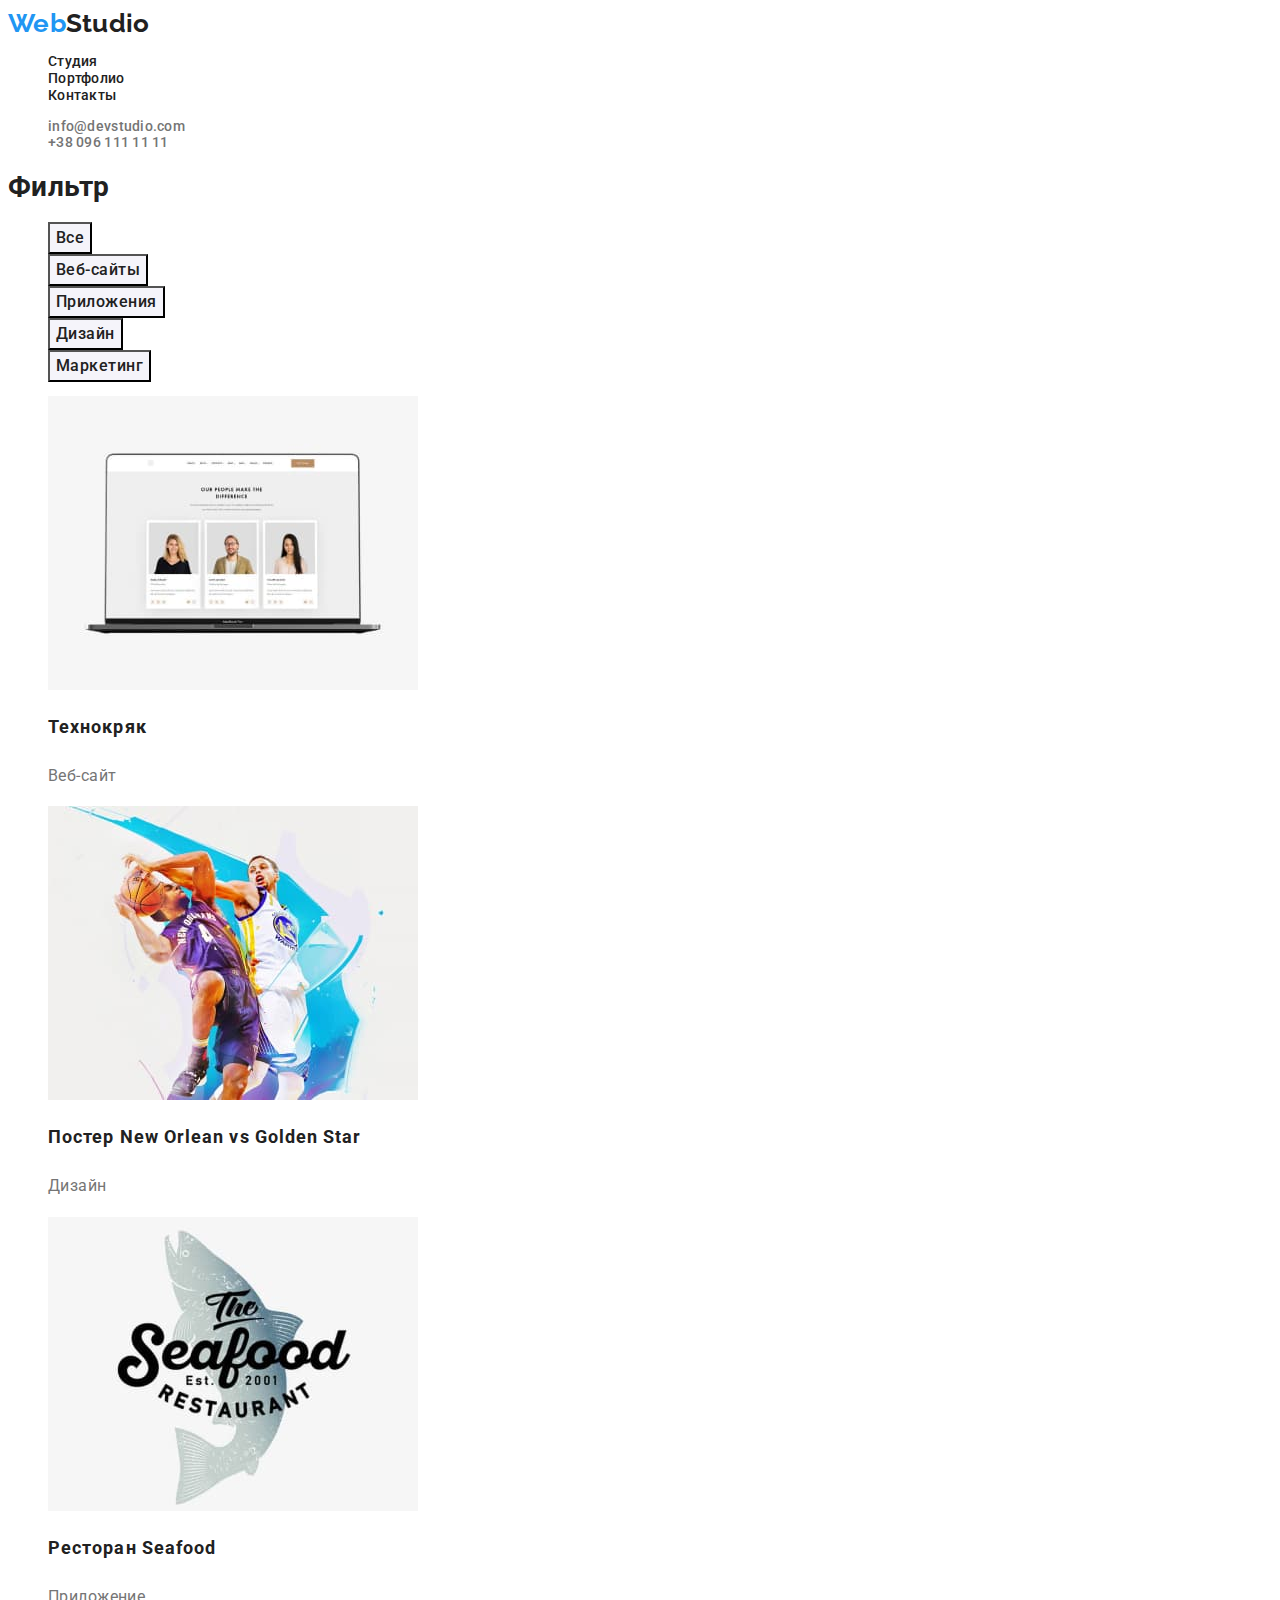
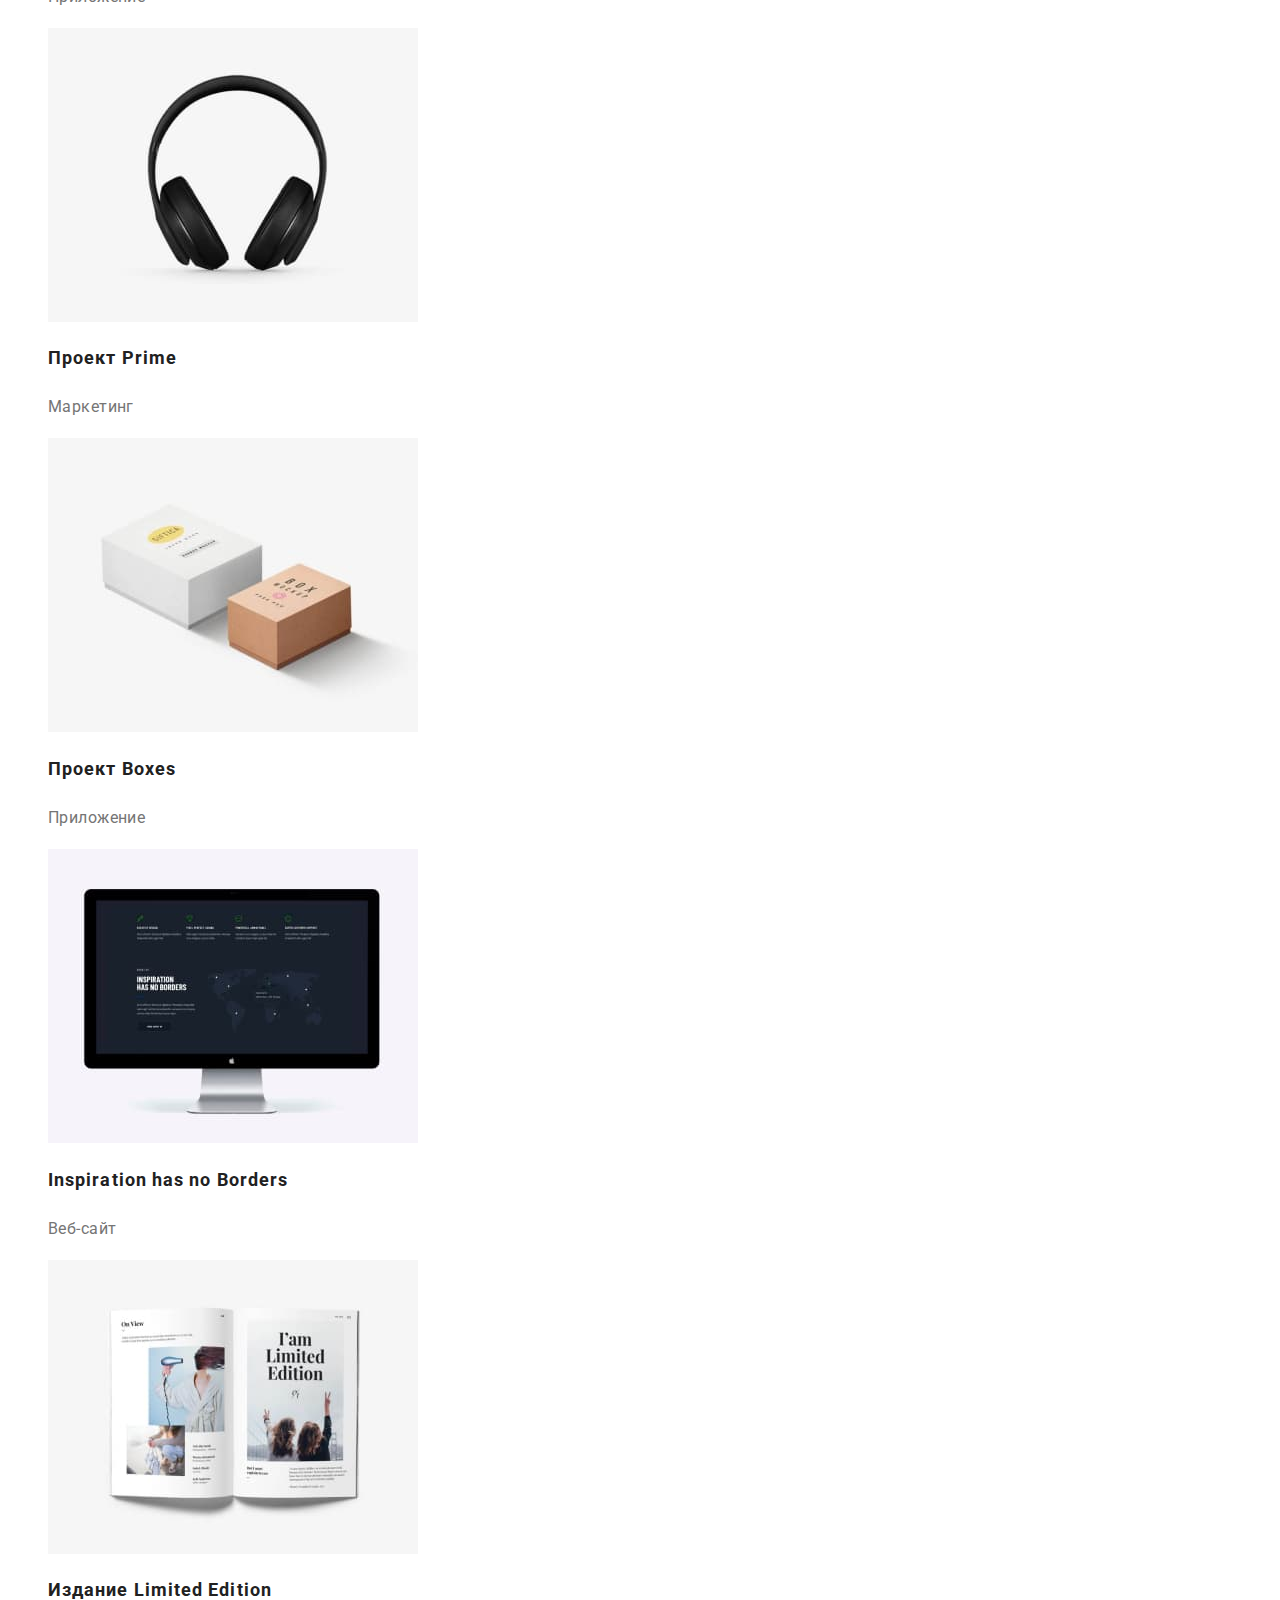
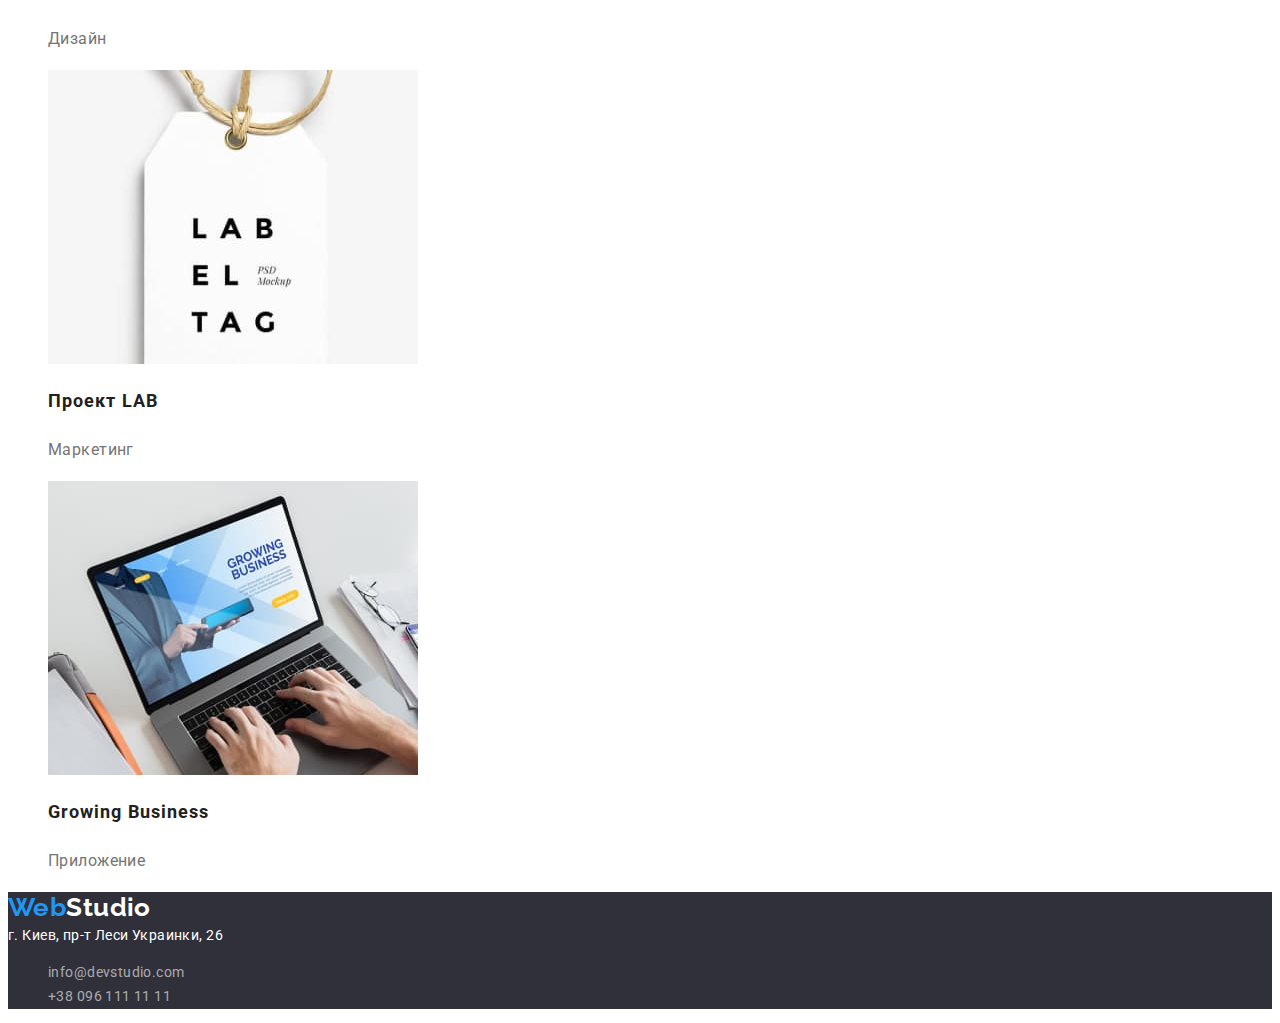
==== portfolio.html @ 04b1ef10 "upload" ====
<!DOCTYPE html>
<html lang="en">
<head>
    <meta charset="UTF-8">
    <meta http-equiv="X-UA-Compatible" content="IE=edge">
    <meta name="viewport" content="width=device-width, initial-scale=1.0">
    <title>Портфолио</title>
    <link rel="preconnect" href="https://fonts.googleapis.com">
    <link rel="preconnect" href="https://fonts.gstatic.com" crossorigin>
    <link href="https://fonts.googleapis.com/css2?family=Raleway:wght@700&family=Roboto:wght@400;500;700;900&display=swap"
        rel="stylesheet">
    <link rel="stylesheet" href="./css/styles.css">
</head>
<body>
    <!-- Хедер -->
    <header class="header">
        <nav>
            <a href="index.html" class="logo"><span class="logo-web">Web</span>Studio</a>
            <ul class="site-nav list">
                <li><a href="index.html" class="link">Студия</a></li>
                <li><a href="portfolio.html" class="link">Портфолио</a></li>
                <li><a href="" class="link">Контакты</a></li>
            </ul>
        </nav>
        <ul class="contacts-header list">
            <li><a href="mailto:info@devstudio.com" class="link">info@devstudio.com</a></li>
            <li><a href="tel:+380961111111" class="link">+38 096 111 11 11</a></li>
        </ul>
    </header>
    <main>
        <!--Секция Фильтр-->
        <section class="portfolio">
            <h1>Фильтр</h1>
            <ul class="list">
                <li><button type="button" class="button second">Все</button></li>
                <li><button type="button" class="button second">Веб-сайты</button></li>
                <li><button type="button" class="button second">Приложения</button></li>
                <li><button type="button" class="button second">Дизайн</button></li>
                <li><button type="button" class="button second">Маркетинг</button></li>
            </ul>
            <ul class="work-list list">
                <li>
                    <img src="./images/portfolio1.jpg" alt="Экран ноутбука">
                    <h2 class="tittle-item">Технокряк</h2>
                    <p class="text-item">Веб-сайт</p>
                </li>
                <li>
                    <img src="./images/portfolio2.jpg" alt="Баскетбольная игра">
                    <h2 class="tittle-item">Постер New Orlean vs Golden Star</h2>
                    <p class="text-item">Дизайн</p>
                </li>
                <li>
                    <img src="./images/portfolio3.jpg" alt="Логотип Seafood">
                    <h2 class="tittle-item">Ресторан Seafood</h2>
                    <p class="text-item">Приложение</p>
                </li>
                <li>
                    <img src="./images/portfolio4.jpg" alt="Наушники">
                    <h2 class="tittle-item">Проект Prime</h2>
                    <p class="text-item">Маркетинг</p>
                </li>
                <li>
                    <img src="./images/portfolio5.jpg" alt="Коробки">
                    <h2 class="tittle-item">Проект Boxes</h2>
                    <p class="text-item">Приложение</p>
                </li>
                <li>
                    <img src="./images/portfolio6.jpg" alt="Экран iMac">
                    <h2 class="tittle-item">Inspiration has no Borders</h2>
                    <p class="text-item">Веб-сайт</p>
                </li>
                <li>
                    <img src="./images/portfolio7.jpg" alt="Журнал">
                    <h2 class="tittle-item">Издание Limited Edition</h2>
                    <p class="text-item">Дизайн</p>
                </li>
                <li>
                    <img src="./images/portfolio8.jpg" alt="Лейбл">
                    <h2 class="tittle-item">Проект LAB</h2>
                    <p class="text-item">Маркетинг</p>
                </li>
                <li>
                    <img src="./images/portfolio9.jpg" alt="Ноутбук">
                    <h2 class="tittle-item">Growing Business</h2>
                    <p class="text-item">Приложение</p>
                </li>
            </ul>
        </section>
    </main>
    <!-- Футер -->
    <footer class="footer">
        <a href="index.html" class="footer-logo"><span class="logo-web">Web</span>Studio</a>
        <address class="adress">г. Киев, пр-т Леси Украинки, 26</address>
        <ul class="footer-contacts list">
            <li><a href="mailto:info@devstudio.com" class="link">info@devstudio.com</a></li>
            <li><a href="tel:+380961111111" class="link">+38 096 111 11 11</a></li>
        </ul>
    </footer>
    
    </body>
    
    </html>
---- css/styles.css ----
:root {
  --primmary-text-color: #212121;
  --secondary-text-color: #757575;
  --accent-color: #2196f3;
  --primary-white-color: #ffffff;
  --primary-bg-color: #2f303a;
  --secondary-bg-color: #e5e5e5;
  --third-bg-color: #f5f4fa;
}

.list {
  list-style: none;
}

a {
  text-decoration: none;
}

/* BUTTON */

.button {
  font-family: inherit;
  font-size: 16px;
  font-weight: 500;
  cursor: pointer;
}

.button.primary {
  color: var(--primary-white-color);
  background-color: var(--accent-color);
  font-weight: 700;
  line-height: 1.87;
  letter-spacing: 0.06em;
}

.button.second {
  color: var(--primmary-text-color);
  background-color: var(--third-bg-color);
  line-height: 1.62;
  letter-spacing: 0.03em;
  text-align: center;
}

.button.primary:hover,
.button.primary:focus {
  color: var(--accent-color);
  background-color: var(--primary-white-color);
}

.button.second:hover,
.button.second:focus {
  color: var(--primary-white-color);
  background-color: var(--accent-color);
}

/* BODY */

body {
  color: var(--primmary-text-color);
  background-color: var(--primary-white-color);
  font-family: Roboto, sans-serif;
  font-size: 14px;
  font-weight: 400;
  line-height: 1.2;
  letter-spacing: 0.03em;
}

/* HEADER */

.header {
  font-weight: 500;
  letter-spacing: 0.02em;
  text-align: left;
}

.logo {
  color: var(--primmary-text-color);
  font-family: Raleway;
  font-size: 26px;
  font-weight: 700;
}
.logo .logo-web,
.footer-logo .logo-web {
  color: var(--accent-color);
}
.site-nav .link {
  color: var(--primmary-text-color);
}

.site-nav .link:hover,
.site-nav .link:focus,
.contacts-header .link:hover,
.contacts-header .link:focus {
  color: var(--accent-color);
}

.contacts-header .link {
  color: var(--secondary-text-color);
}

/* SECTIONS */

.main-section {
  color: var(--primary-white-color);
  background-color: var(--primary-bg-color);
  text-align: center;
}

.main-section .tittle {
  font-size: 44px;
  font-weight: 900;
  line-height: 1.36;
  letter-spacing: 0.06em;
  text-transform: uppercase;
}

.advantage-section {
}

.advantage-section .tittle-item {
  font-size: 14px;
  font-weight: 700;
  line-height: 1.14;
  text-transform: uppercase;
}
.advantage-section .text-item {
  color: var(--secondary-text-color);
  line-height: 1.71;
}

.doing-section .tittle,
.team-section .tittle {
  font-size: 36px;
  font-weight: 700;
  line-height: 1.16;
  text-align: center;
}

.team-section {
  background-color: var(--third-bg-color);
}
.team-section .tittle-item {
  font-size: 16px;
  font-weight: 500;
  line-height: 1.18;
}

.team-section .text-item {
  color: var(--secondary-text-color);
  font-size: 16px;
  line-height: 1.18;
}
.team-section .card {
  background-color: var(--primary-white-color);
}

/* FOOTER */

.footer {
  background-color: var(--primary-bg-color);
  line-height: 1.71;
}

.footer-logo {
  color: var(--primary-white-color);
  font-family: Raleway;
  font-size: 26px;
  font-weight: 700;
  line-height: 1.19;
}

.footer-contacts .link {
  color: rgba(255, 255, 255, 0.6);
}
.footer-contacts .link:hover,
.footer-contacts .link:focus {
  color: var(--accent-color);
}
.adress {
  color: var(--primary-white-color);
  font-style: normal;
}

/* PORTFOLIO */

.work-list .tittle-item {
  font-size: 18px;
  font-weight: 700;
  line-height: 2;
  letter-spacing: 0.06em;
  text-align: left;
}
.work-list .text-item {
  color: var(--secondary-text-color);
  font-size: 16px;
  line-height: 1.87;
  text-align: left;
}
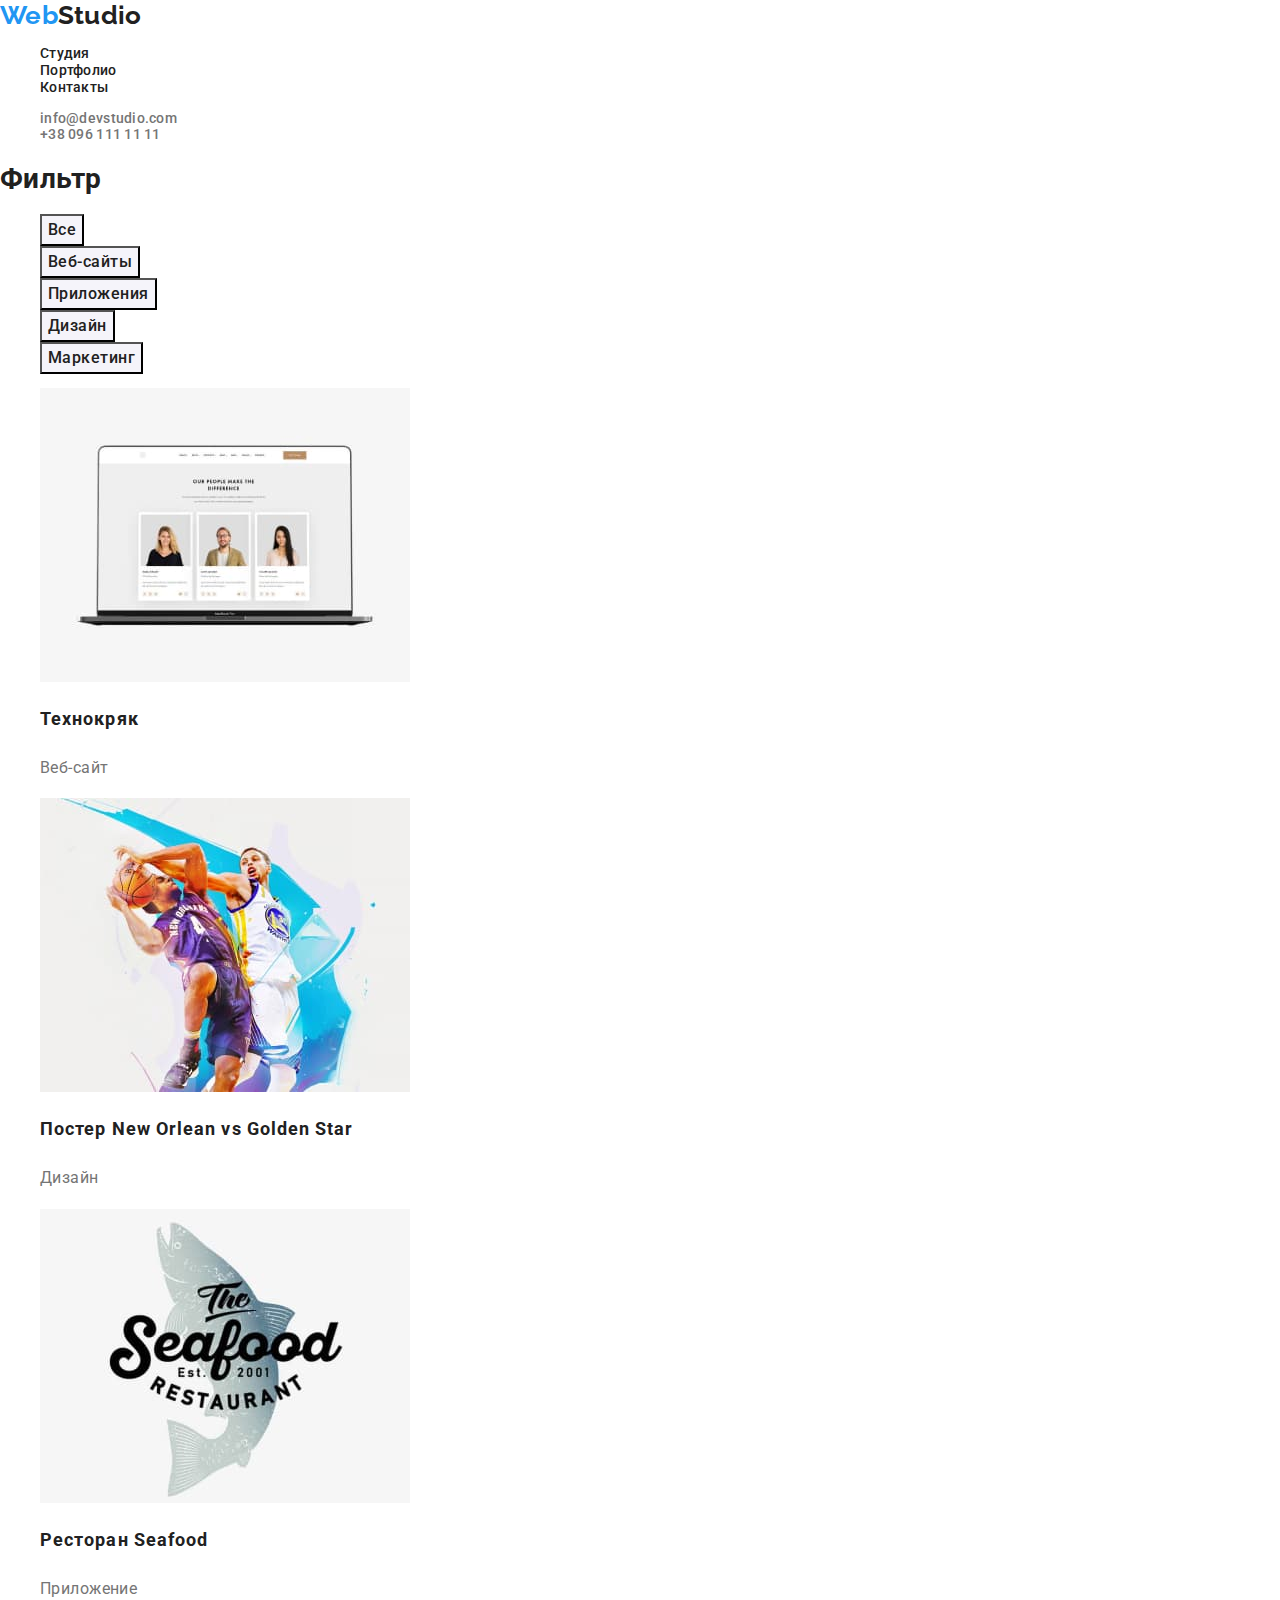
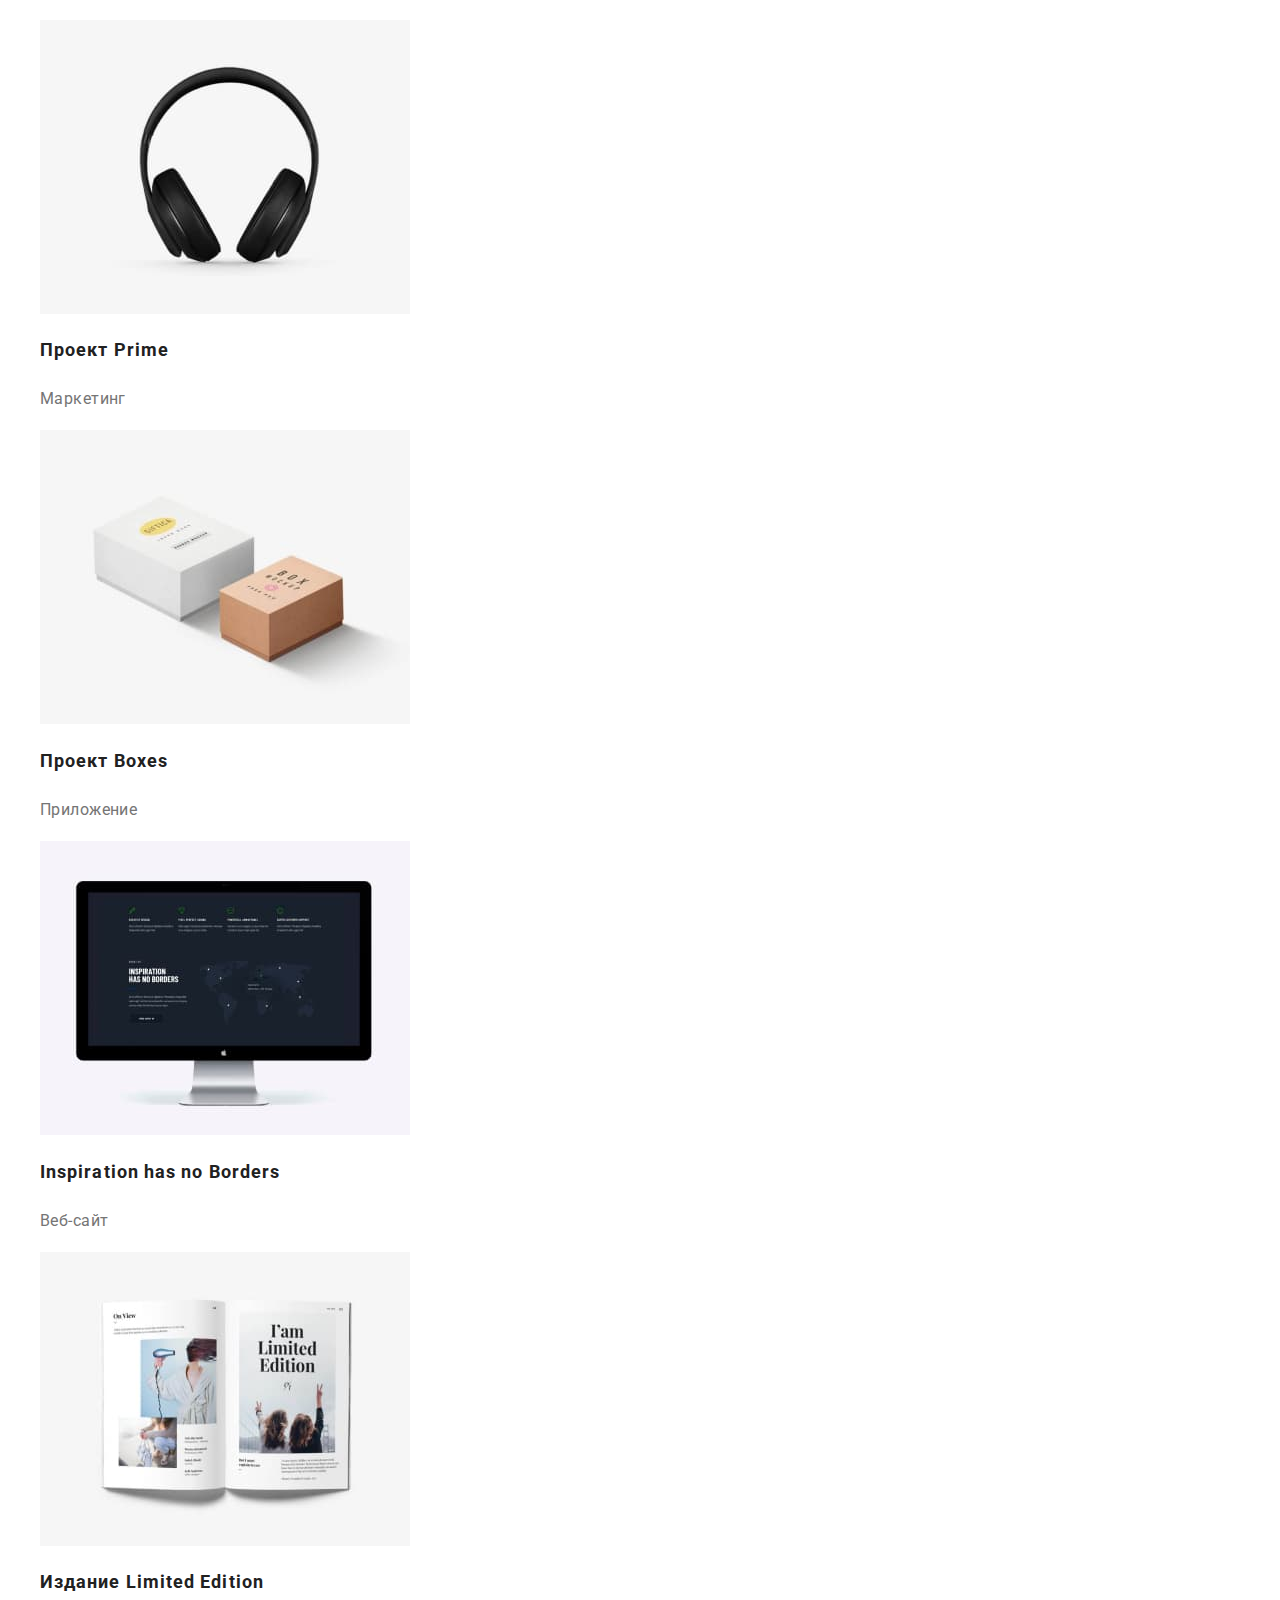
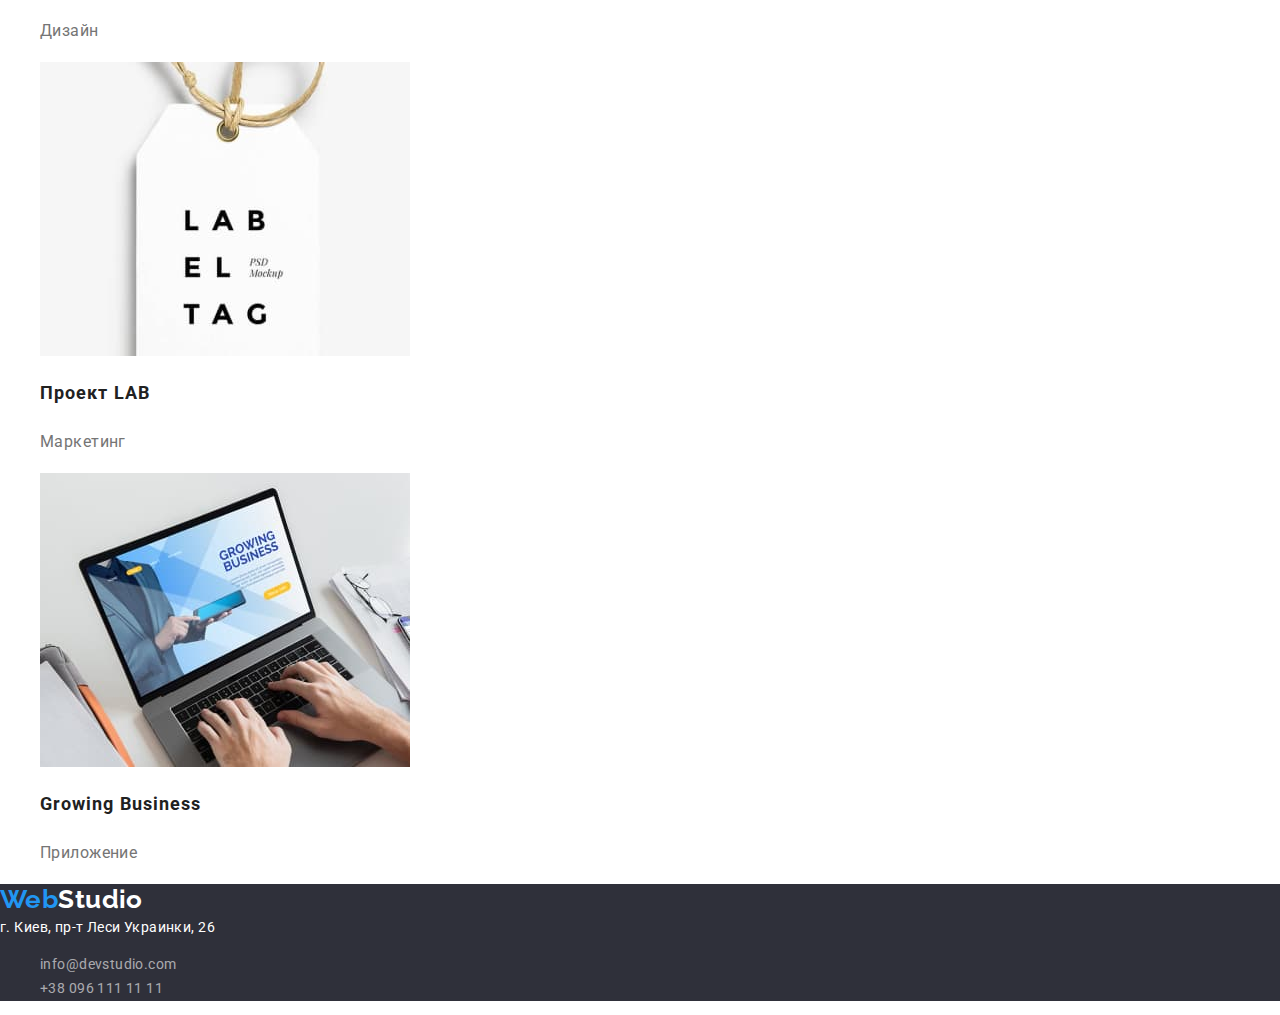
==== commit 26582d0b: "update" ====
--- a/portfolio.html
+++ b/portfolio.html
@@ -1,30 +1,31 @@
 <!DOCTYPE html>
-<html lang="en">
+<html lang="ru">
 <head>
     <meta charset="UTF-8">
     <meta http-equiv="X-UA-Compatible" content="IE=edge">
     <meta name="viewport" content="width=device-width, initial-scale=1.0">
-    <title>Портфолио</title>
+    <title>Студия</title>
     <link rel="preconnect" href="https://fonts.googleapis.com">
     <link rel="preconnect" href="https://fonts.gstatic.com" crossorigin>
     <link href="https://fonts.googleapis.com/css2?family=Raleway:wght@700&family=Roboto:wght@400;500;700;900&display=swap"
         rel="stylesheet">
+    <link rel="stylesheet" href="https://cdnjs.cloudflare.com/ajax/libs/modern-normalize/1.1.0/modern-normalize.min.css">
     <link rel="stylesheet" href="./css/styles.css">
 </head>
 <body>
     <!-- Хедер -->
     <header class="header">
-        <nav>
-            <a href="index.html" class="logo"><span class="logo-web">Web</span>Studio</a>
-            <ul class="site-nav list">
-                <li><a href="index.html" class="link">Студия</a></li>
-                <li><a href="portfolio.html" class="link">Портфолио</a></li>
-                <li><a href="" class="link">Контакты</a></li>
+        <nav class="header-nav">
+            <a href="index.html" class="header-logo"><span class="header-logo-web">Web</span>Studio</a>
+            <ul class="site-nav-list list">
+                <li><a href="index.html" class="site-nav-link">Студия</a></li>
+                <li><a href="portfolio.html" class="site-nav-link">Портфолио</a></li>
+                <li><a href="" class="site-nav-link">Контакты</a></li>
             </ul>
         </nav>
         <ul class="contacts-header list">
-            <li><a href="mailto:info@devstudio.com" class="link">info@devstudio.com</a></li>
-            <li><a href="tel:+380961111111" class="link">+38 096 111 11 11</a></li>
+            <li><a href="mailto:info@devstudio.com" class="contacts-header-link">info@devstudio.com</a></li>
+            <li><a href="tel:+380961111111" class="contacts-header-link">+38 096 111 11 11</a></li>
         </ul>
     </header>
     <main>
@@ -41,62 +42,61 @@
             <ul class="work-list list">
                 <li>
                     <img src="./images/portfolio1.jpg" alt="Экран ноутбука">
-                    <h2 class="tittle-item">Технокряк</h2>
-                    <p class="text-item">Веб-сайт</p>
+                    <h2 class="work-list-title">Технокряк</h2>
+                    <p class="work-list-text">Веб-сайт</p>
                 </li>
                 <li>
                     <img src="./images/portfolio2.jpg" alt="Баскетбольная игра">
-                    <h2 class="tittle-item">Постер New Orlean vs Golden Star</h2>
-                    <p class="text-item">Дизайн</p>
+                    <h2 class="work-list-title">Постер New Orlean vs Golden Star</h2>
+                    <p class="work-list-text">Дизайн</p>
                 </li>
                 <li>
                     <img src="./images/portfolio3.jpg" alt="Логотип Seafood">
-                    <h2 class="tittle-item">Ресторан Seafood</h2>
-                    <p class="text-item">Приложение</p>
+                    <h2 class="work-list-title">Ресторан Seafood</h2>
+                    <p class="work-list-text">Приложение</p>
                 </li>
                 <li>
                     <img src="./images/portfolio4.jpg" alt="Наушники">
-                    <h2 class="tittle-item">Проект Prime</h2>
-                    <p class="text-item">Маркетинг</p>
+                    <h2 class="work-list-title">Проект Prime</h2>
+                    <p class="work-list-text">Маркетинг</p>
                 </li>
                 <li>
                     <img src="./images/portfolio5.jpg" alt="Коробки">
-                    <h2 class="tittle-item">Проект Boxes</h2>
-                    <p class="text-item">Приложение</p>
+                    <h2 class="work-list-title">Проект Boxes</h2>
+                    <p class="work-list-text">Приложение</p>
                 </li>
                 <li>
                     <img src="./images/portfolio6.jpg" alt="Экран iMac">
-                    <h2 class="tittle-item">Inspiration has no Borders</h2>
-                    <p class="text-item">Веб-сайт</p>
+                    <h2 class="work-list-title">Inspiration has no Borders</h2>
+                    <p class="work-list-text">Веб-сайт</p>
                 </li>
                 <li>
                     <img src="./images/portfolio7.jpg" alt="Журнал">
-                    <h2 class="tittle-item">Издание Limited Edition</h2>
-                    <p class="text-item">Дизайн</p>
+                    <h2 class="work-list-title">Издание Limited Edition</h2>
+                    <p class="work-list-text">Дизайн</p>
                 </li>
                 <li>
                     <img src="./images/portfolio8.jpg" alt="Лейбл">
-                    <h2 class="tittle-item">Проект LAB</h2>
-                    <p class="text-item">Маркетинг</p>
+                    <h2 class="work-list-title">Проект LAB</h2>
+                    <p class="work-list-text">Маркетинг</p>
                 </li>
                 <li>
                     <img src="./images/portfolio9.jpg" alt="Ноутбук">
-                    <h2 class="tittle-item">Growing Business</h2>
-                    <p class="text-item">Приложение</p>
+                    <h2 class="work-list-title">Growing Business</h2>
+                    <p class="work-list-text">Приложение</p>
                 </li>
             </ul>
         </section>
     </main>
     <!-- Футер -->
     <footer class="footer">
-        <a href="index.html" class="footer-logo"><span class="logo-web">Web</span>Studio</a>
+        <a href="index.html" class="footer-logo"><span class="footer-logo-web">Web</span>Studio</a>
         <address class="adress">г. Киев, пр-т Леси Украинки, 26</address>
-        <ul class="footer-contacts list">
-            <li><a href="mailto:info@devstudio.com" class="link">info@devstudio.com</a></li>
-            <li><a href="tel:+380961111111" class="link">+38 096 111 11 11</a></li>
-        </ul>
+        <ul class="footer-contacts list">            
+            <li><a href="mailto:info@devstudio.com" class="footer-contacts-link">info@devstudio.com</a></li>
+            <li><a href="tel:+380961111111" class="footer-contacts-link">+38 096 111 11 11</a></li>
+        </ul>        
     </footer>
     
-    </body>
-    
-    </html>+</body>
+</html>--- a/css/styles.css
+++ b/css/styles.css
@@ -73,28 +73,28 @@
   text-align: left;
 }
 
-.logo {
+.header-logo {
   color: var(--primmary-text-color);
   font-family: Raleway;
   font-size: 26px;
   font-weight: 700;
 }
-.logo .logo-web,
-.footer-logo .logo-web {
+.header-logo-web,
+.footer-logo-web {
   color: var(--accent-color);
 }
-.site-nav .link {
+.site-nav-link {
   color: var(--primmary-text-color);
 }
 
-.site-nav .link:hover,
-.site-nav .link:focus,
-.contacts-header .link:hover,
-.contacts-header .link:focus {
+.site-nav-link:hover,
+.site-nav-link:focus,
+.contacts-header-link:hover,
+.contacts-header-link:focus {
   color: var(--accent-color);
 }
 
-.contacts-header .link {
+.contacts-header-link {
   color: var(--secondary-text-color);
 }
 
@@ -106,7 +106,7 @@
   text-align: center;
 }
 
-.main-section .tittle {
+.main-section-title {
   font-size: 44px;
   font-weight: 900;
   line-height: 1.36;
@@ -117,19 +117,19 @@
 .advantage-section {
 }
 
-.advantage-section .tittle-item {
+.advantage-list-title {
   font-size: 14px;
   font-weight: 700;
   line-height: 1.14;
   text-transform: uppercase;
 }
-.advantage-section .text-item {
+.advantage-list-text {
   color: var(--secondary-text-color);
   line-height: 1.71;
 }
 
-.doing-section .tittle,
-.team-section .tittle {
+.futures-title,
+.team-title {
   font-size: 36px;
   font-weight: 700;
   line-height: 1.16;
@@ -139,18 +139,18 @@
 .team-section {
   background-color: var(--third-bg-color);
 }
-.team-section .tittle-item {
+.team-list-title {
   font-size: 16px;
   font-weight: 500;
   line-height: 1.18;
 }
 
-.team-section .text-item {
+.team-list-text {
   color: var(--secondary-text-color);
   font-size: 16px;
   line-height: 1.18;
 }
-.team-section .card {
+.team-list-item {
   background-color: var(--primary-white-color);
 }
 
@@ -169,11 +169,11 @@
   line-height: 1.19;
 }
 
-.footer-contacts .link {
+.footer-contacts-link {
   color: rgba(255, 255, 255, 0.6);
 }
-.footer-contacts .link:hover,
-.footer-contacts .link:focus {
+.footer-contacts-link:hover,
+.footer-contacts-link:focus {
   color: var(--accent-color);
 }
 .adress {
@@ -183,14 +183,14 @@
 
 /* PORTFOLIO */
 
-.work-list .tittle-item {
+.work-list-title {
   font-size: 18px;
   font-weight: 700;
   line-height: 2;
   letter-spacing: 0.06em;
   text-align: left;
 }
-.work-list .text-item {
+.work-list-text {
   color: var(--secondary-text-color);
   font-size: 16px;
   line-height: 1.87;
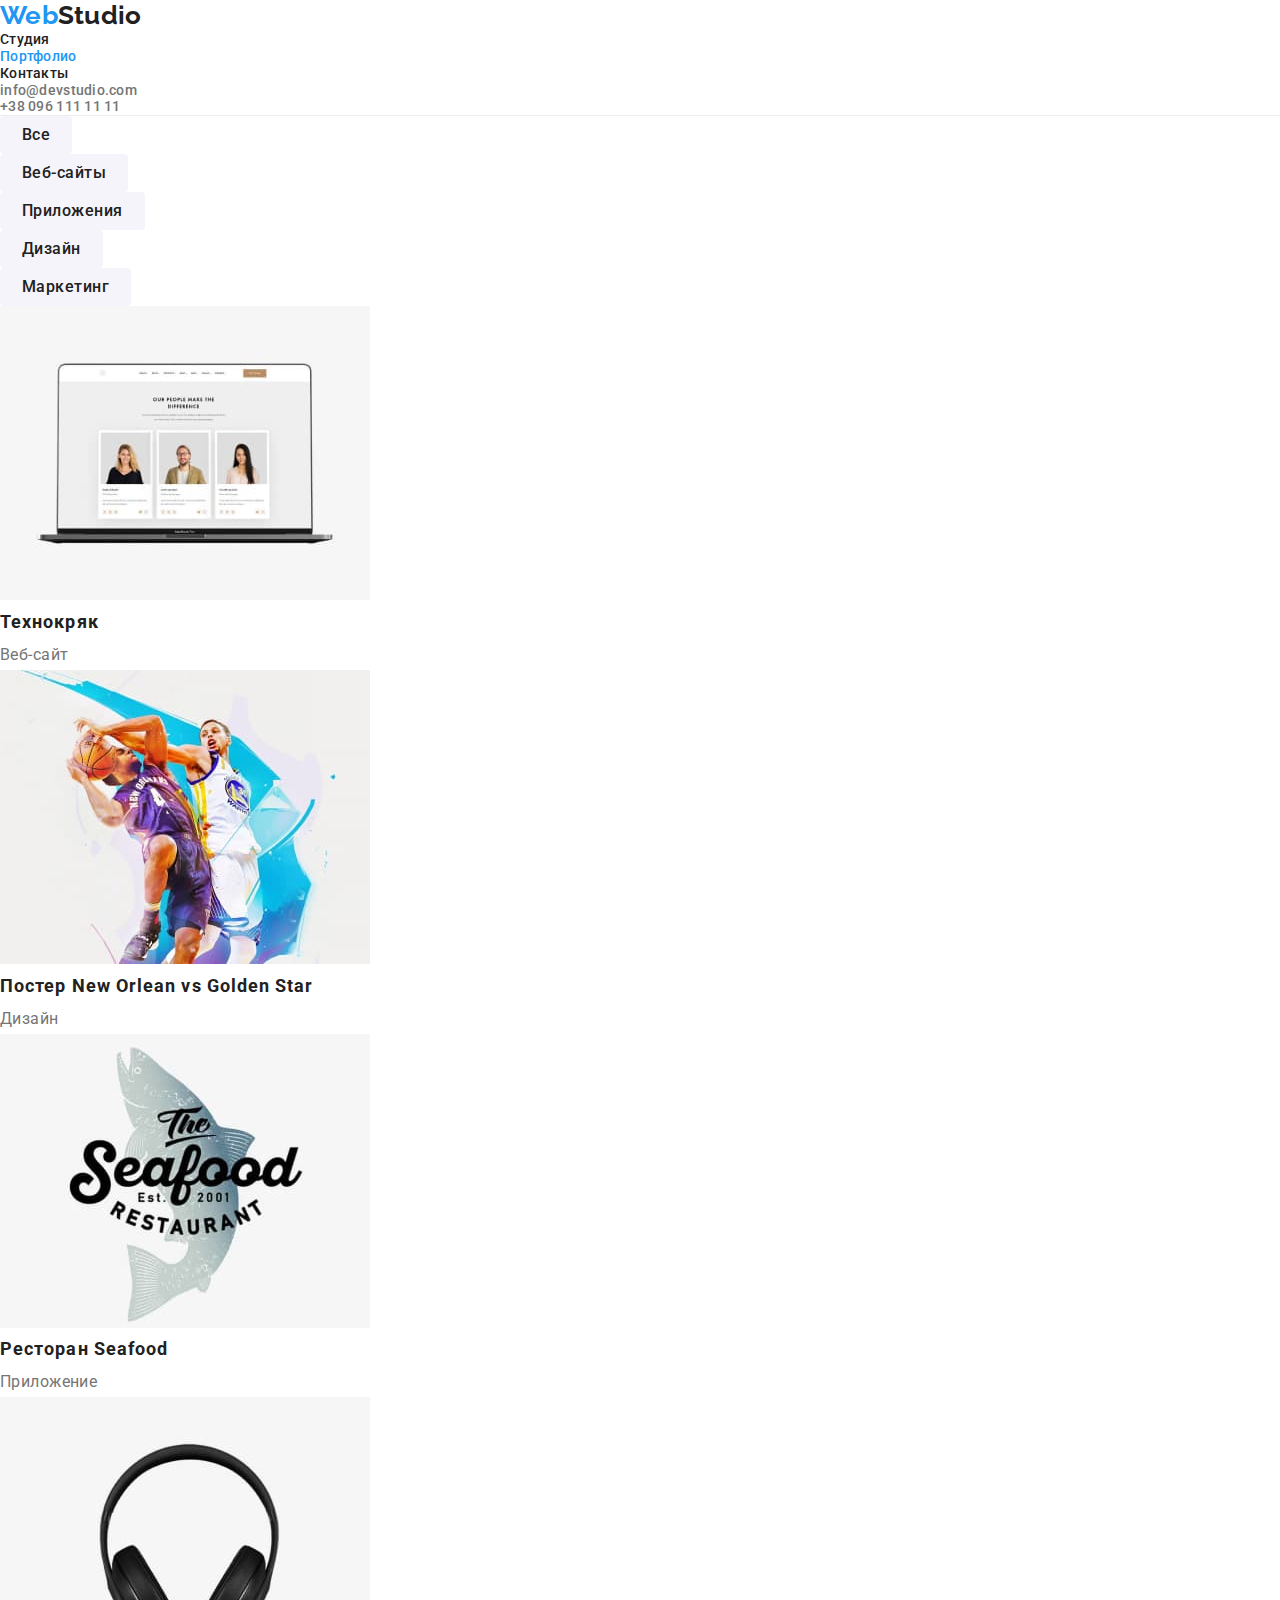
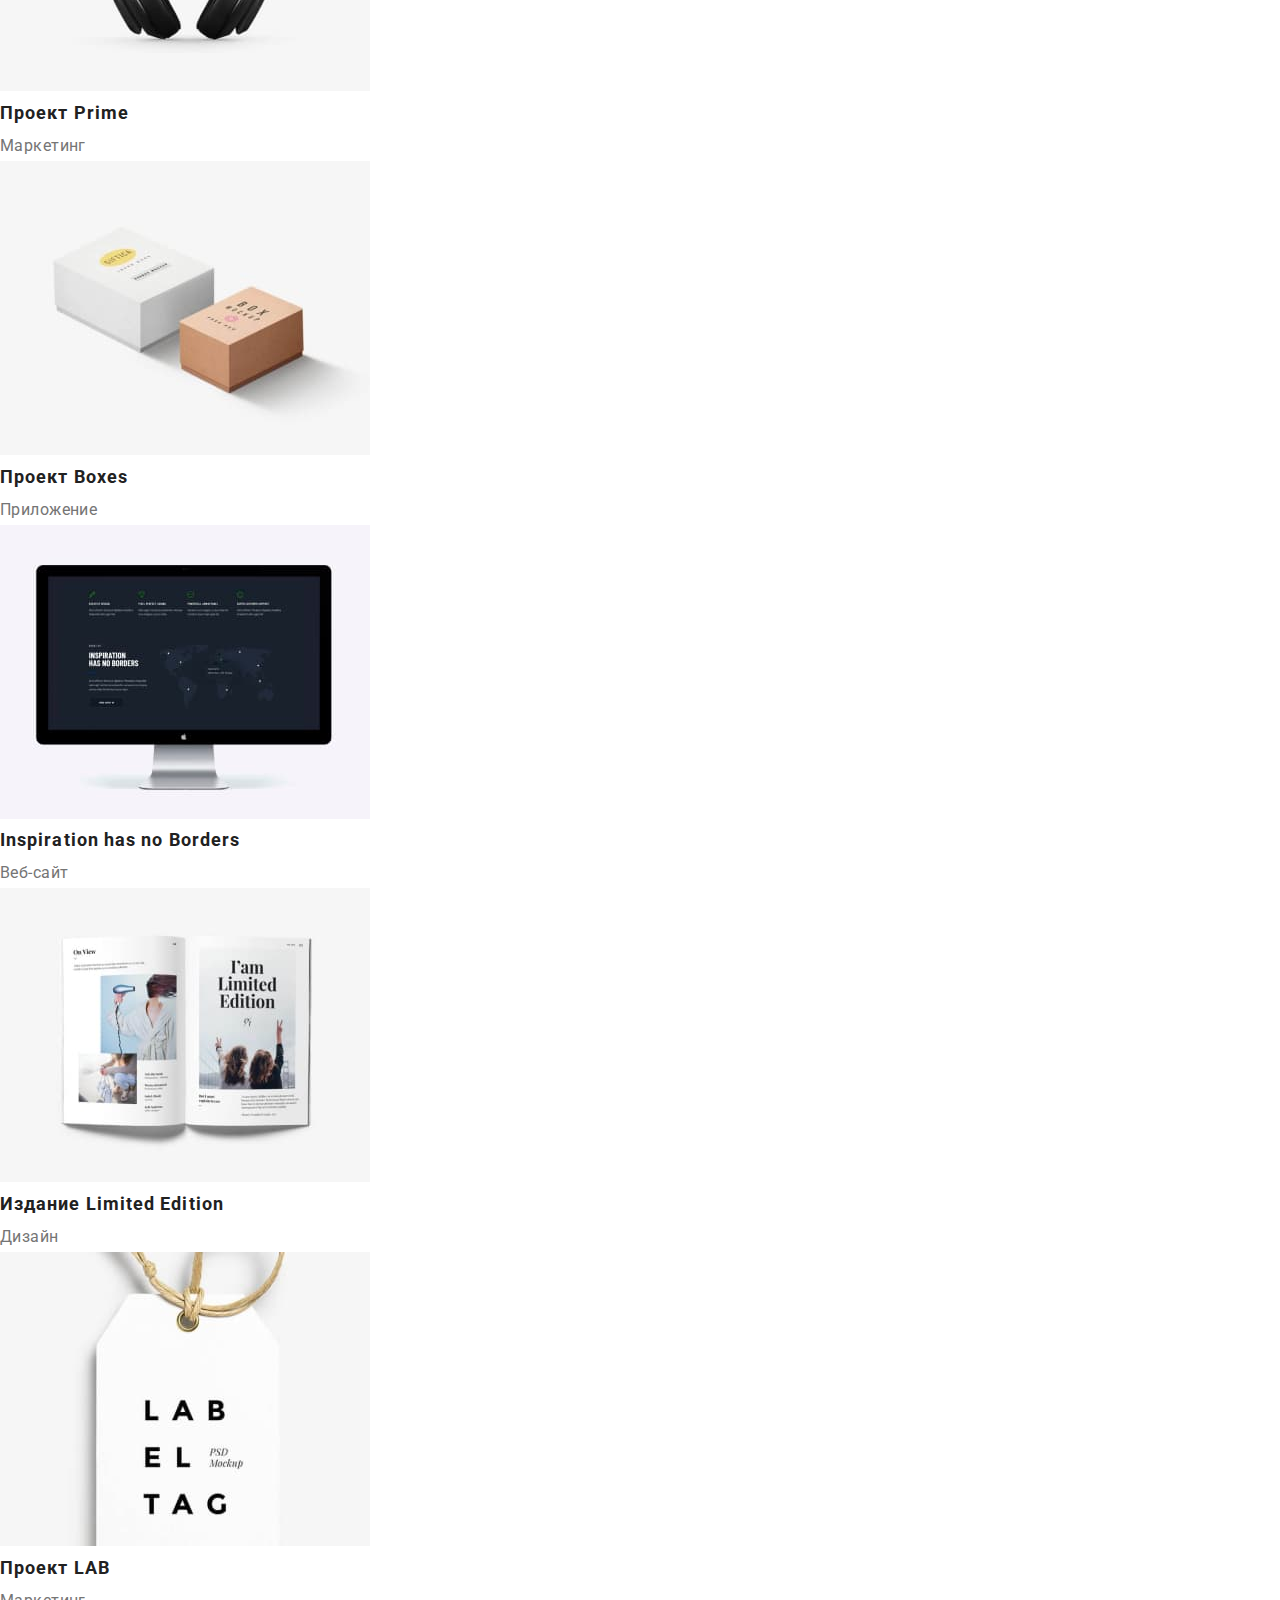
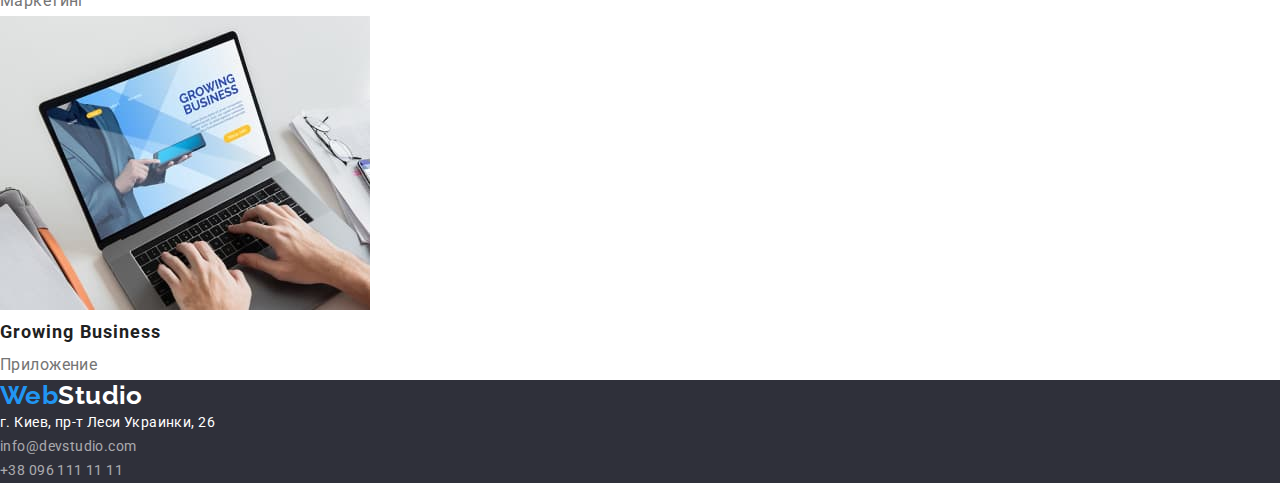
==== commit 3a20635d: "update geometry" ====
--- a/portfolio.html
+++ b/portfolio.html
@@ -19,7 +19,7 @@
             <a href="index.html" class="header-logo"><span class="header-logo-web">Web</span>Studio</a>
             <ul class="site-nav-list list">
                 <li><a href="index.html" class="site-nav-link">Студия</a></li>
-                <li><a href="portfolio.html" class="site-nav-link">Портфолио</a></li>
+                <li><a href="portfolio.html" class="site-nav-link current">Портфолио</a></li>
                 <li><a href="" class="site-nav-link">Контакты</a></li>
             </ul>
         </nav>
@@ -31,7 +31,7 @@
     <main>
         <!--Секция Фильтр-->
         <section class="portfolio">
-            <h1>Фильтр</h1>
+            <h1 hidden>Фильтр</h1>
             <ul class="list">
                 <li><button type="button" class="button second">Все</button></li>
                 <li><button type="button" class="button second">Веб-сайты</button></li>
--- a/css/styles.css
+++ b/css/styles.css
@@ -10,12 +10,36 @@
 
 .list {
   list-style: none;
+  padding: 0;
+  margin: 0;
 }
 
 a {
   text-decoration: none;
 }
 
+h1,
+h2,
+h3,
+h4,
+h5,
+h6,
+p {
+  padding: 0;
+  margin: 0;
+}
+
+.container {
+  width: 1200px;
+  margin-left: auto;
+  margin-right: auto;
+}
+
+.site-nav-link.current {
+  color: var(--accent-color);
+  background-color: var(--primary-white-color);
+}
+
 /* BUTTON */
 
 .button {
@@ -23,6 +47,9 @@
   font-size: 16px;
   font-weight: 500;
   cursor: pointer;
+  text-align: center;
+  border-radius: 4px;
+  border: none;
 }
 
 .button.primary {
@@ -31,6 +58,14 @@
   font-weight: 700;
   line-height: 1.87;
   letter-spacing: 0.06em;
+
+  box-shadow: 0px 4px 4px rgba(0, 0, 0, 0.15);
+
+  display: inline-block;
+  padding: 10px 32px;
+  min-width: 200px;
+  height: 50px;
+  margin-bottom: 200px;
 }
 
 .button.second {
@@ -38,7 +73,10 @@
   background-color: var(--third-bg-color);
   line-height: 1.62;
   letter-spacing: 0.03em;
-  text-align: center;
+
+  display: inline-block;
+  padding: 6px 22px;
+  height: 38px;
 }
 
 .button.primary:hover,
@@ -71,6 +109,7 @@
   font-weight: 500;
   letter-spacing: 0.02em;
   text-align: left;
+  border-bottom: 1px solid #ececec;
 }
 
 .header-logo {
@@ -99,6 +138,10 @@
 }
 
 /* SECTIONS */
+
+.section {
+  padding: 94px;
+}
 
 .main-section {
   color: var(--primary-white-color);
@@ -112,6 +155,11 @@
   line-height: 1.36;
   letter-spacing: 0.06em;
   text-transform: uppercase;
+
+  /* display: inline-block; */
+  /* margin: 200px 452px 30px; */
+  margin-bottom: 30px;
+  padding: 200px 452px 0px;
 }
 
 .advantage-section {
@@ -122,6 +170,8 @@
   font-weight: 700;
   line-height: 1.14;
   text-transform: uppercase;
+
+  margin-bottom: 10px;
 }
 .advantage-list-text {
   color: var(--secondary-text-color);
@@ -134,6 +184,8 @@
   font-weight: 700;
   line-height: 1.16;
   text-align: center;
+
+  margin-bottom: 50px;
 }
 
 .team-section {
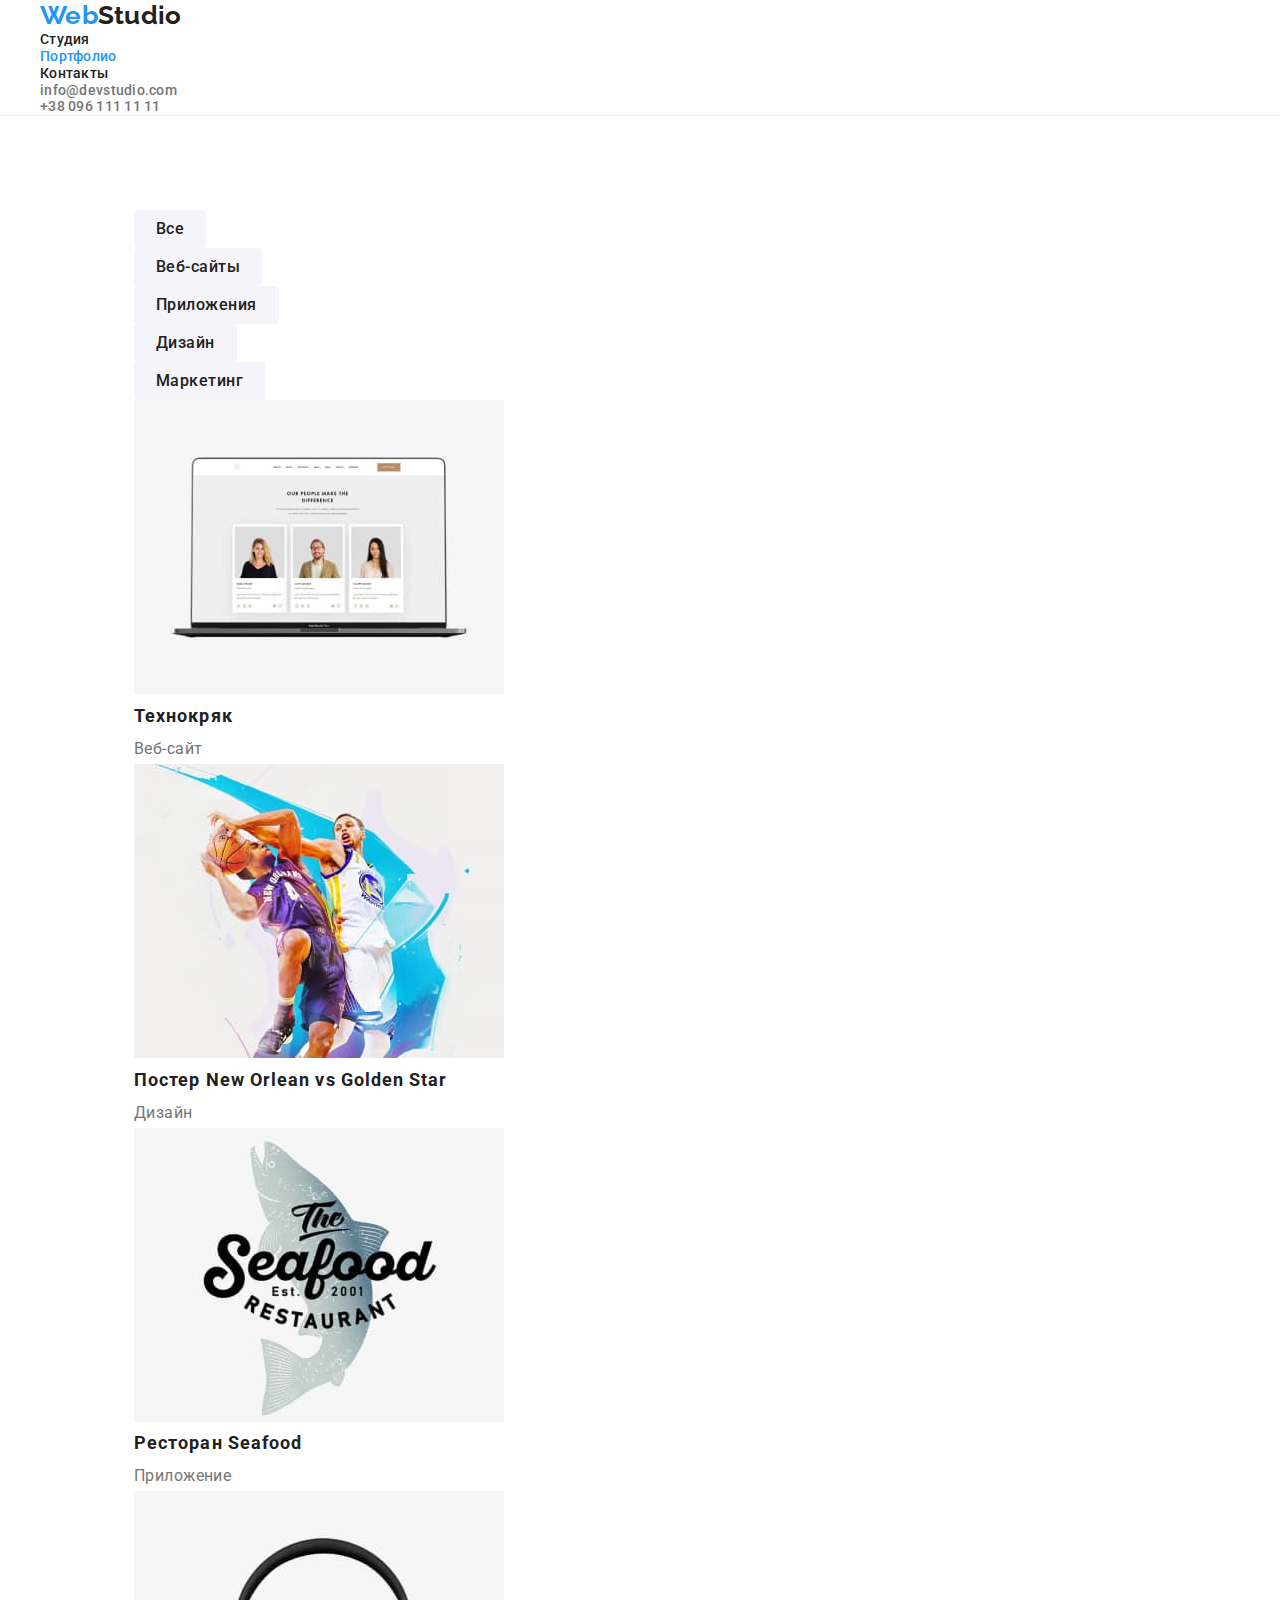
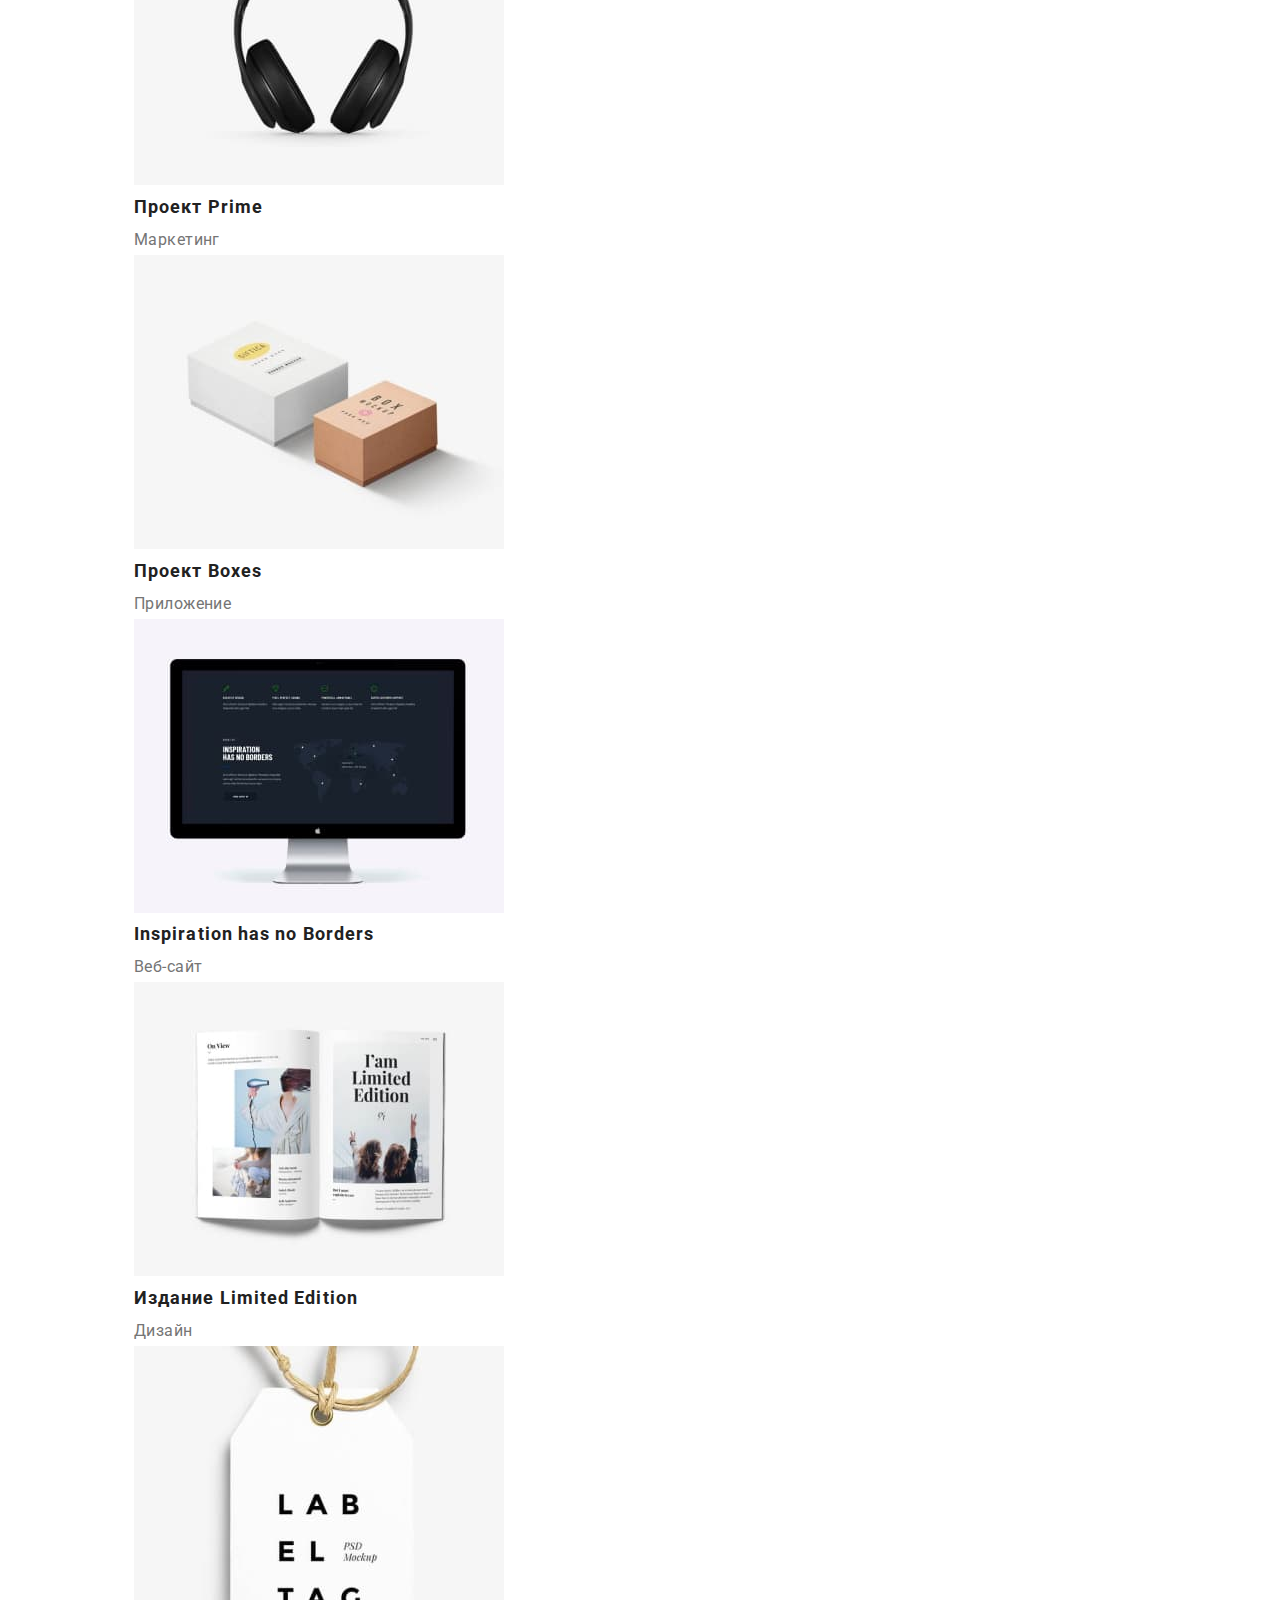
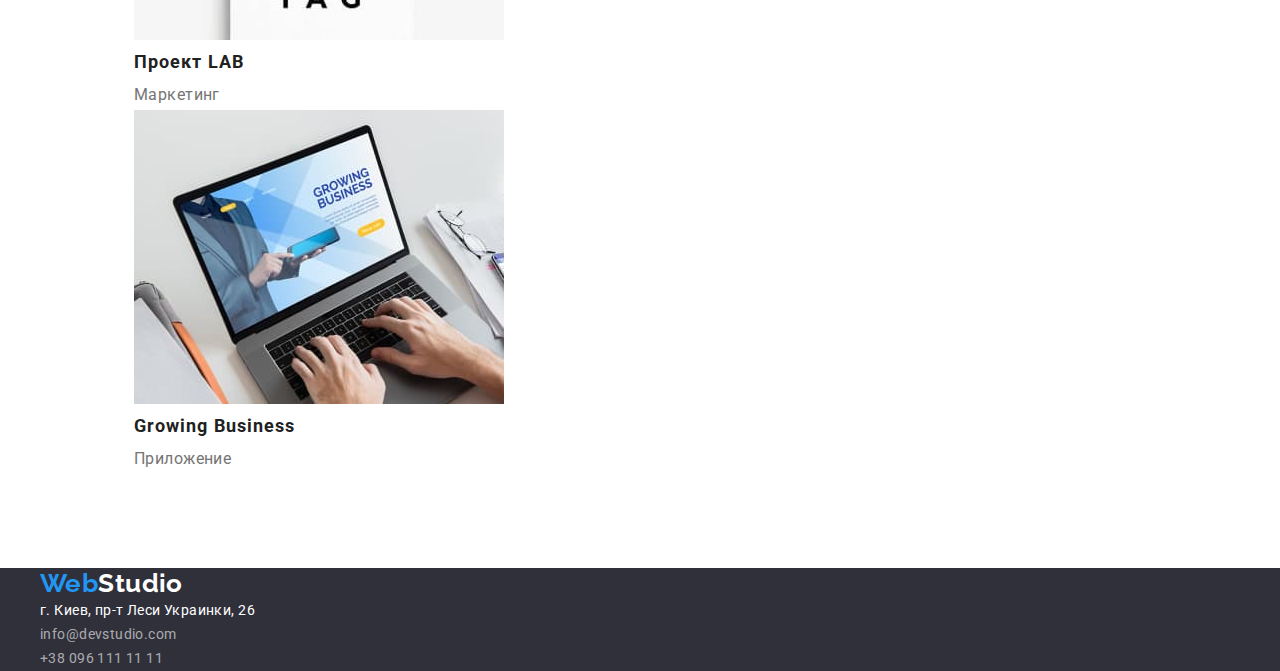
==== commit fc47257e: "Update portfolio.html" ====
--- a/portfolio.html
+++ b/portfolio.html
@@ -7,96 +7,125 @@
     <title>Студия</title>
     <link rel="preconnect" href="https://fonts.googleapis.com">
     <link rel="preconnect" href="https://fonts.gstatic.com" crossorigin>
-    <link href="https://fonts.googleapis.com/css2?family=Raleway:wght@700&family=Roboto:wght@400;500;700;900&display=swap"
+    <link
+        href="https://fonts.googleapis.com/css2?family=Raleway:wght@700&family=Roboto:wght@400;500;700;900&display=swap"
         rel="stylesheet">
-    <link rel="stylesheet" href="https://cdnjs.cloudflare.com/ajax/libs/modern-normalize/1.1.0/modern-normalize.min.css">
+    <link rel="stylesheet"
+        href="https://cdnjs.cloudflare.com/ajax/libs/modern-normalize/1.1.0/modern-normalize.min.css">
     <link rel="stylesheet" href="./css/styles.css">
 </head>
 <body>
     <!-- Хедер -->
     <header class="header">
-        <nav class="header-nav">
-            <a href="index.html" class="header-logo"><span class="header-logo-web">Web</span>Studio</a>
-            <ul class="site-nav-list list">
-                <li><a href="index.html" class="site-nav-link">Студия</a></li>
-                <li><a href="portfolio.html" class="site-nav-link current">Портфолио</a></li>
-                <li><a href="" class="site-nav-link">Контакты</a></li>
+        <div class="container header-content">
+            <nav class="header-nav">
+                <a href="index.html" class="header-logo"><span class="header-logo-web">Web</span>Studio</a>
+                <ul class="site-nav-list list">
+                    <li class="site-nav-item"><a href="index.html" class="site-nav-link">Студия</a></li>
+                    <li class="site-nav-item"><a href="portfolio.html" class="site-nav-link current">Портфолио</a></li>
+                    <li class="site-nav-item"><a href="" class="site-nav-link">Контакты</a></li>
+                </ul>
+            </nav>
+            <ul class="contacts-header list">
+                <li class="contacts-header-item"><a href="mailto:info@devstudio.com"
+                        class="contacts-header-link">info@devstudio.com</a></li>
+                <li class="contacts-header-item"><a href="tel:+380961111111" class="contacts-header-link">+38 096 111 11
+                        11</a></li>
             </ul>
-        </nav>
-        <ul class="contacts-header list">
-            <li><a href="mailto:info@devstudio.com" class="contacts-header-link">info@devstudio.com</a></li>
-            <li><a href="tel:+380961111111" class="contacts-header-link">+38 096 111 11 11</a></li>
-        </ul>
+        </div>
     </header>
     <main>
         <!--Секция Фильтр-->
         <section class="portfolio">
+            <div class="container section">            
             <h1 hidden>Фильтр</h1>
-            <ul class="list">
-                <li><button type="button" class="button second">Все</button></li>
-                <li><button type="button" class="button second">Веб-сайты</button></li>
-                <li><button type="button" class="button second">Приложения</button></li>
-                <li><button type="button" class="button second">Дизайн</button></li>
-                <li><button type="button" class="button second">Маркетинг</button></li>
+            <ul class="portfolio-list list">
+                <li class="portfolio-list-item"><button type="button" class="button second">Все</button></li>
+                <li class="portfolio-list-item"><button type="button" class="button second">Веб-сайты</button></li>
+                <li class="portfolio-list-item"><button type="button" class="button second">Приложения</button></li>
+                <li class="portfolio-list-item"><button type="button" class="button second">Дизайн</button></li>
+                <li class="portfolio-list-item"><button type="button" class="button second">Маркетинг</button></li>
             </ul>
             <ul class="work-list list">
-                <li>
-                    <img src="./images/portfolio1.jpg" alt="Экран ноутбука">
-                    <h2 class="work-list-title">Технокряк</h2>
-                    <p class="work-list-text">Веб-сайт</p>
+                <li class="work-list-item">
+                    <img class="work-list-img" src="./images/portfolio1.jpg" alt="Экран ноутбука">
+                    <div class="work-list-content">
+                        <h2 class="work-list-title">Технокряк</h2>
+                        <p class="work-list-text">Веб-сайт</p>
+                    </div>                        
                 </li>
-                <li>
-                    <img src="./images/portfolio2.jpg" alt="Баскетбольная игра">
-                    <h2 class="work-list-title">Постер New Orlean vs Golden Star</h2>
-                    <p class="work-list-text">Дизайн</p>
+                <li class="work-list-item">
+                    <img class="work-list-img" src="./images/portfolio2.jpg" alt="Баскетбольная игра">
+                    <div class="work-list-content">
+                        <h2 class="work-list-title">Постер New Orlean vs Golden Star</h2>
+                        <p class="work-list-text">Дизайн</p>
+                    </div>
                 </li>
-                <li>
-                    <img src="./images/portfolio3.jpg" alt="Логотип Seafood">
-                    <h2 class="work-list-title">Ресторан Seafood</h2>
-                    <p class="work-list-text">Приложение</p>
+                <li class="work-list-item">
+                    <img class="work-list-img" src="./images/portfolio3.jpg" alt="Логотип Seafood">
+                    <div class="work-list-content">
+                        <h2 class="work-list-title">Ресторан Seafood</h2>
+                        <p class="work-list-text">Приложение</p>
+                    </div>
                 </li>
-                <li>
-                    <img src="./images/portfolio4.jpg" alt="Наушники">
-                    <h2 class="work-list-title">Проект Prime</h2>
-                    <p class="work-list-text">Маркетинг</p>
+                <li class="work-list-item">
+                    <img class="work-list-img" src="./images/portfolio4.jpg" alt="Наушники">
+                    <div class="work-list-content">
+                        <h2 class="work-list-title">Проект Prime</h2>
+                        <p class="work-list-text">Маркетинг</p>
+                    </div>
                 </li>
-                <li>
-                    <img src="./images/portfolio5.jpg" alt="Коробки">
-                    <h2 class="work-list-title">Проект Boxes</h2>
-                    <p class="work-list-text">Приложение</p>
+                <li class="work-list-item">
+                    <img class="work-list-img" src="./images/portfolio5.jpg" alt="Коробки">
+                   <div class="work-list-content">
+                        <h2 class="work-list-title">Проект Boxes</h2>
+                        <p class="work-list-text">Приложение</p>
+                    </div>
                 </li>
-                <li>
-                    <img src="./images/portfolio6.jpg" alt="Экран iMac">
-                    <h2 class="work-list-title">Inspiration has no Borders</h2>
-                    <p class="work-list-text">Веб-сайт</p>
+                <li class="work-list-item">
+                    <img class="work-list-img" src="./images/portfolio6.jpg" alt="Экран iMac">
+                    <div class="work-list-content">
+                        <h2 class="work-list-title">Inspiration has no Borders</h2>
+                        <p class="work-list-text">Веб-сайт</p>
+                    </div>
                 </li>
-                <li>
-                    <img src="./images/portfolio7.jpg" alt="Журнал">
-                    <h2 class="work-list-title">Издание Limited Edition</h2>
-                    <p class="work-list-text">Дизайн</p>
+                <li class="work-list-item">
+                    <img class="work-list-img" src="./images/portfolio7.jpg" alt="Журнал">
+                    <div class="work-list-content">
+                        <h2 class="work-list-title">Издание Limited Edition</h2>
+                        <p class="work-list-text">Дизайн</p>
+                    </div>
                 </li>
-                <li>
-                    <img src="./images/portfolio8.jpg" alt="Лейбл">
-                    <h2 class="work-list-title">Проект LAB</h2>
-                    <p class="work-list-text">Маркетинг</p>
+                <li class="work-list-item">
+                    <img class="work-list-img" src="./images/portfolio8.jpg" alt="Лейбл">
+                    <div class="work-list-content">
+                        <h2 class="work-list-title">Проект LAB</h2>
+                        <p class="work-list-text">Маркетинг</p>
+                    </div>
                 </li>
-                <li>
-                    <img src="./images/portfolio9.jpg" alt="Ноутбук">
-                    <h2 class="work-list-title">Growing Business</h2>
-                    <p class="work-list-text">Приложение</p>
+                <li class="work-list-item">
+                    <img class="work-list-img" src="./images/portfolio9.jpg" alt="Ноутбук">
+                    <div class="work-list-content">
+                        <h2 class="work-list-title">Growing Business</h2>
+                        <p class="work-list-text">Приложение</p>
+                    </div>
                 </li>
             </ul>
+            </div>
         </section>
     </main>
     <!-- Футер -->
     <footer class="footer">
-        <a href="index.html" class="footer-logo"><span class="footer-logo-web">Web</span>Studio</a>
-        <address class="adress">г. Киев, пр-т Леси Украинки, 26</address>
-        <ul class="footer-contacts list">            
-            <li><a href="mailto:info@devstudio.com" class="footer-contacts-link">info@devstudio.com</a></li>
-            <li><a href="tel:+380961111111" class="footer-contacts-link">+38 096 111 11 11</a></li>
-        </ul>        
+        <div class="container footer-content">
+            <a href="index.html" class="footer-logo"><span class="footer-logo-web">Web</span>Studio</a>
+            <address class="adress">г. Киев, пр-т Леси Украинки, 26</address>
+            <ul class="footer-contacts list">
+                <li class="footer-contacts-item"><a href="mailto:info@devstudio.com"
+                        class="footer-contacts-link">info@devstudio.com</a></li>
+                <li class="footer-contacts-item"><a href="tel:+380961111111" class="footer-contacts-link">+38 096 111 11
+                        11</a></li>
+            </ul>
+        </div>
     </footer>
-    
-</body>
-</html>+    </body>    
+    </html>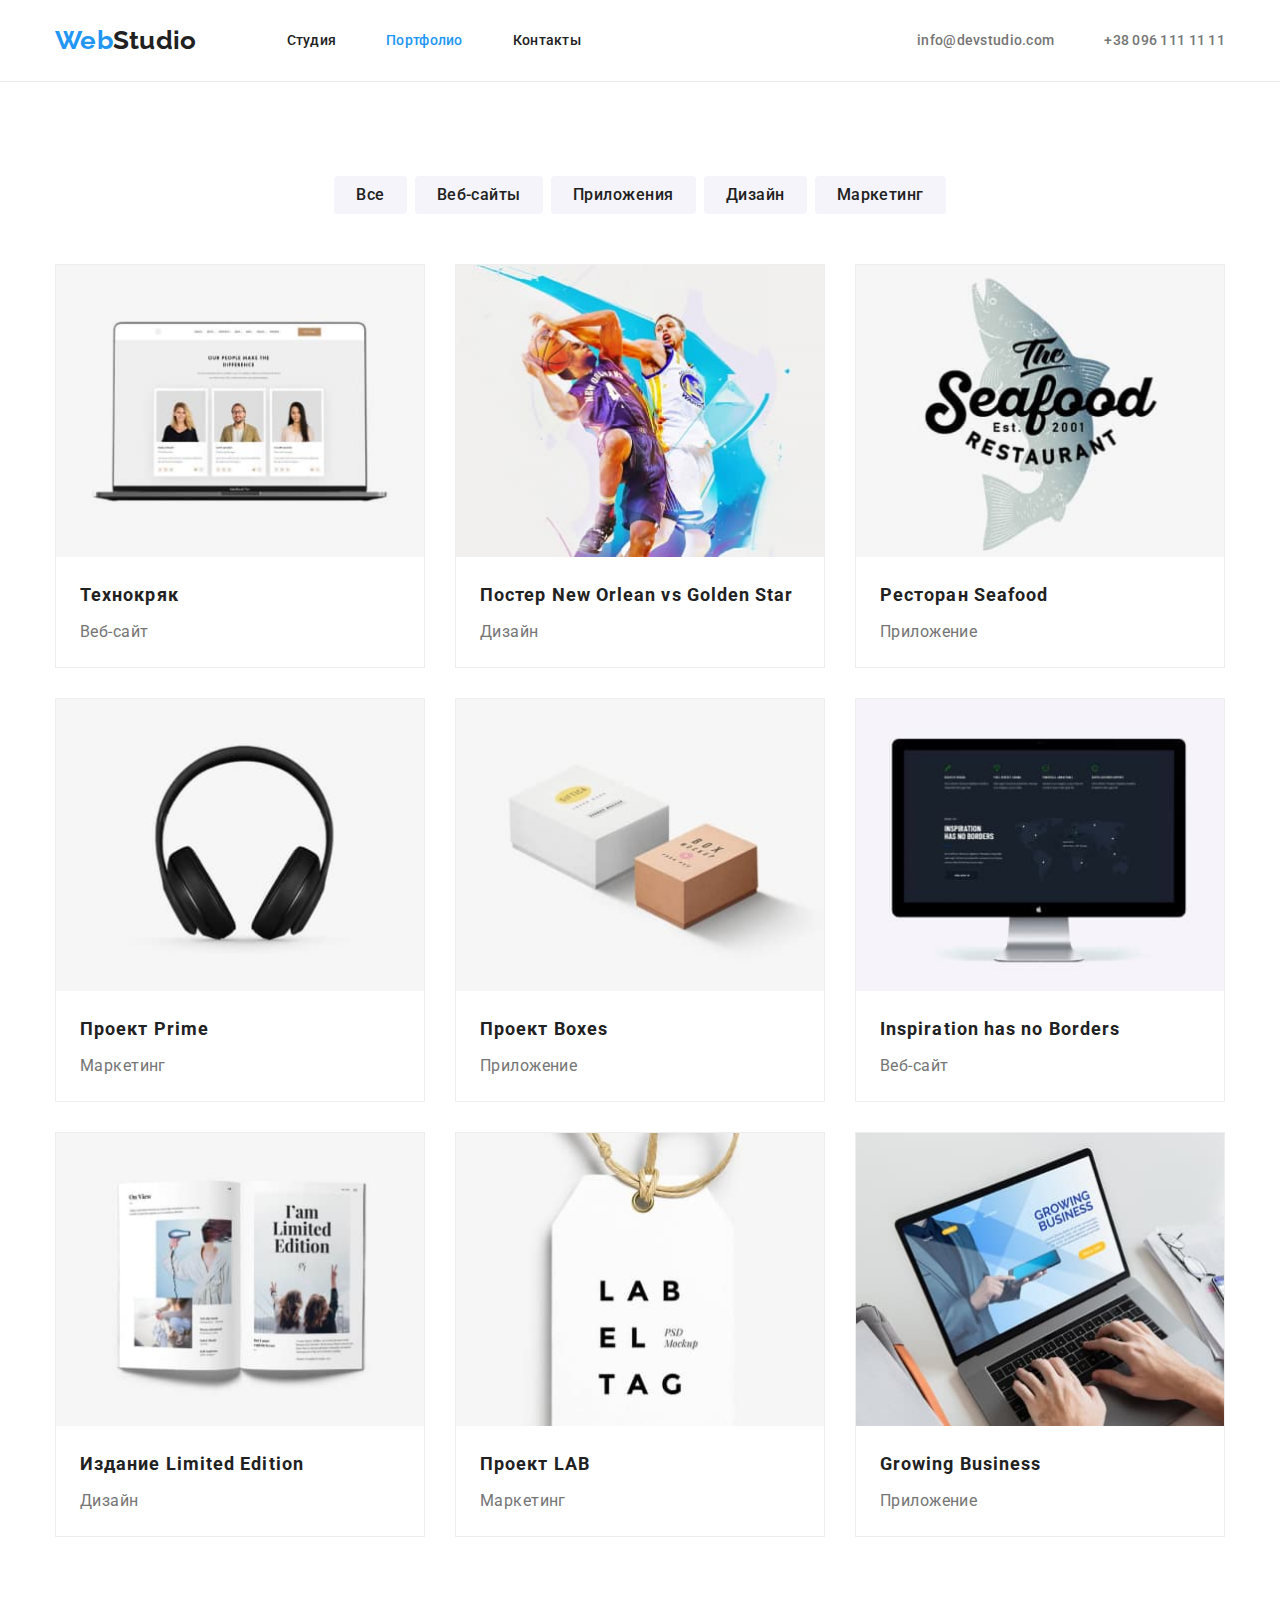
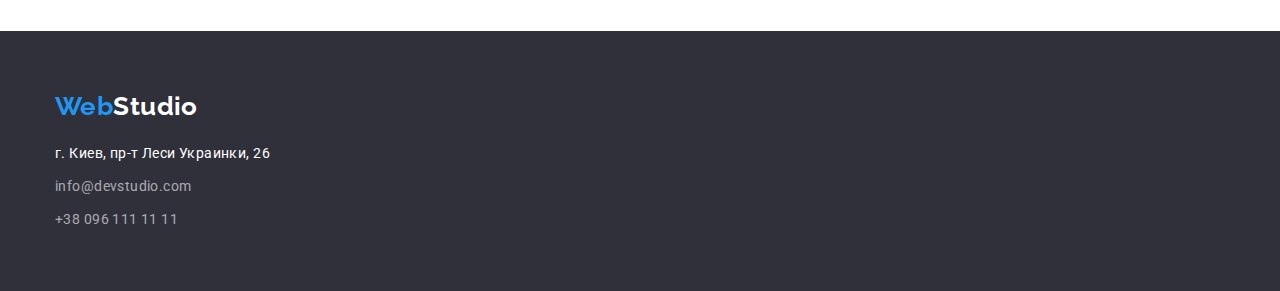
==== commit 7a16e10b: "Update portfolio.html" ====
--- a/portfolio.html
+++ b/portfolio.html
@@ -36,8 +36,8 @@
     </header>
     <main>
         <!--Секция Фильтр-->
-        <section class="portfolio">
-            <div class="container section">            
+        <section class="portfolio section">
+            <div class="container">            
             <h1 hidden>Фильтр</h1>
             <ul class="portfolio-list list">
                 <li class="portfolio-list-item"><button type="button" class="button second">Все</button></li>
--- a/css/styles.css
+++ b/css/styles.css
@@ -12,6 +12,12 @@
   list-style: none;
   padding: 0;
   margin: 0;
+}
+
+img {
+  display: block;
+  max-width: 100%;
+  height: auto;
 }
 
 a {
@@ -33,6 +39,9 @@
   width: 1200px;
   margin-left: auto;
   margin-right: auto;
+
+  padding-left: 15px;
+  padding-right: 15px;
 }
 
 .site-nav-link.current {
@@ -65,7 +74,6 @@
   padding: 10px 32px;
   min-width: 200px;
   height: 50px;
-  margin-bottom: 200px;
 }
 
 .button.second {
@@ -96,7 +104,7 @@
 body {
   color: var(--primmary-text-color);
   background-color: var(--primary-white-color);
-  font-family: Roboto, sans-serif;
+  font-family: 'Roboto', sans-serif;
   font-size: 14px;
   font-weight: 400;
   line-height: 1.2;
@@ -108,8 +116,17 @@
 .header {
   font-weight: 500;
   letter-spacing: 0.02em;
-  text-align: left;
   border-bottom: 1px solid #ececec;
+}
+
+.header-content {
+  display: flex;
+  align-items: center;
+}
+
+.header-nav {
+  display: flex;
+  align-items: center;
 }
 
 .header-logo {
@@ -117,13 +134,29 @@
   font-family: Raleway;
   font-size: 26px;
   font-weight: 700;
+
+  margin-right: 90px;
 }
 .header-logo-web,
 .footer-logo-web {
   color: var(--accent-color);
 }
+
+.site-nav-list {
+  display: flex;
+}
+
+.site-nav-item:not(:last-child) {
+  margin-right: 50px;
+}
+
 .site-nav-link {
+  display: block;
+  padding-top: 32px;
+  padding-bottom: 32px;
+
   color: var(--primmary-text-color);
+  text-align: center;
 }
 
 .site-nav-link:hover,
@@ -133,6 +166,18 @@
   color: var(--accent-color);
 }
 
+.contacts-header {
+  display: flex;
+  margin-left: auto;
+}
+
+.contacts-header-item {
+}
+
+.contacts-header-item:not(:last-child) {
+  margin-right: 50px;
+}
+
 .contacts-header-link {
   color: var(--secondary-text-color);
 }
@@ -140,29 +185,44 @@
 /* SECTIONS */
 
 .section {
-  padding: 94px;
-}
-
-.main-section {
+  padding-top: 94px;
+  padding-bottom: 94px;
+}
+
+.section-without-top-padding {
+  padding-top: 0px;
+  padding-bottom: 94px;
+}
+
+.main {
   color: var(--primary-white-color);
   background-color: var(--primary-bg-color);
   text-align: center;
-}
-
-.main-section-title {
+
+  padding-top: 195px;
+  padding-bottom: 200px;
+}
+
+.main-title {
   font-size: 44px;
   font-weight: 900;
   line-height: 1.36;
   letter-spacing: 0.06em;
   text-transform: uppercase;
 
-  /* display: inline-block; */
-  /* margin: 200px 452px 30px; */
   margin-bottom: 30px;
-  padding: 200px 452px 0px;
-}
-
-.advantage-section {
+}
+
+.advantage-list {
+  display: flex;
+}
+
+.advantage-item {
+  width: calc((100% - 90px) / 4);
+}
+
+.advantage-item:not(:last-child) {
+  margin-right: 30px;
 }
 
 .advantage-list-title {
@@ -178,6 +238,14 @@
   line-height: 1.71;
 }
 
+.futures-list {
+  display: flex;
+}
+
+.futures-list-item:not(:last-child) {
+  margin-right: 30px;
+}
+
 .futures-title,
 .team-title {
   font-size: 36px;
@@ -188,13 +256,22 @@
   margin-bottom: 50px;
 }
 
-.team-section {
+.team {
   background-color: var(--third-bg-color);
 }
+
+.team-list {
+  display: flex;
+
+  text-align: center;
+}
+
 .team-list-title {
   font-size: 16px;
   font-weight: 500;
   line-height: 1.18;
+
+  margin-bottom: 10px;
 }
 
 .team-list-text {
@@ -203,7 +280,19 @@
   line-height: 1.18;
 }
 .team-list-item {
+  padding-bottom: 30px;
+
   background-color: var(--primary-white-color);
+  box-shadow: 0px 1px 3px rgba(0, 0, 0, 0.12), 0px 1px 1px rgba(0, 0, 0, 0.14),
+    0px 2px 1px rgba(0, 0, 0, 0.2);
+  border-radius: 0px 0px 4px 4px;
+}
+.team-list-item:not(:last-child) {
+  margin-right: 30px;
+}
+
+.team-list-img {
+  margin-bottom: 30px;
 }
 
 /* FOOTER */
@@ -211,6 +300,14 @@
 .footer {
   background-color: var(--primary-bg-color);
   line-height: 1.71;
+
+  padding-top: 60px;
+  padding-bottom: 60px;
+}
+
+.footer-content {
+  display: flex;
+  flex-direction: column;
 }
 
 .footer-logo {
@@ -219,6 +316,24 @@
   font-size: 26px;
   font-weight: 700;
   line-height: 1.19;
+
+  margin-bottom: 20px;
+}
+
+.adress {
+  color: var(--primary-white-color);
+  font-style: normal;
+
+  margin-bottom: 9px;
+}
+
+.footer-contacts {
+  display: flex;
+  flex-direction: column;
+}
+
+.footer-contacts-item:not(:last-child) {
+  margin-bottom: 9px;
 }
 
 .footer-contacts-link {
@@ -228,12 +343,14 @@
 .footer-contacts-link:focus {
   color: var(--accent-color);
 }
-.adress {
-  color: var(--primary-white-color);
-  font-style: normal;
-}
 
 /* PORTFOLIO */
+
+.work-list {
+  display: flex;
+  flex-wrap: wrap;
+  justify-content: center;
+}
 
 .work-list-title {
   font-size: 18px;
@@ -241,10 +358,46 @@
   line-height: 2;
   letter-spacing: 0.06em;
   text-align: left;
-}
+
+  margin-bottom: 4px;
+}
+
 .work-list-text {
   color: var(--secondary-text-color);
   font-size: 16px;
   line-height: 1.87;
   text-align: left;
 }
+
+.portfolio-list {
+  display: flex;
+  margin-bottom: 50px;
+  justify-content: center;
+}
+
+.portfolio-list-item:not(:last-child) {
+  margin-right: 8px;
+}
+
+.work-list-item {
+  width: calc((100% - 60px) / 3);
+  margin-right: 30px;
+  margin-bottom: 30px;
+
+  border: 1px solid #eeeeee;
+}
+
+.work-list-item:nth-last-child(-n + 3) {
+  margin-bottom: 0px;
+}
+
+.work-list-item:nth-child(3n + 3) {
+  margin-right: 0px;
+}
+
+.work-list-content {
+  padding-right: 24px;
+  padding-left: 24px;
+  padding-bottom: 20px;
+  padding-top: 20px;
+}
